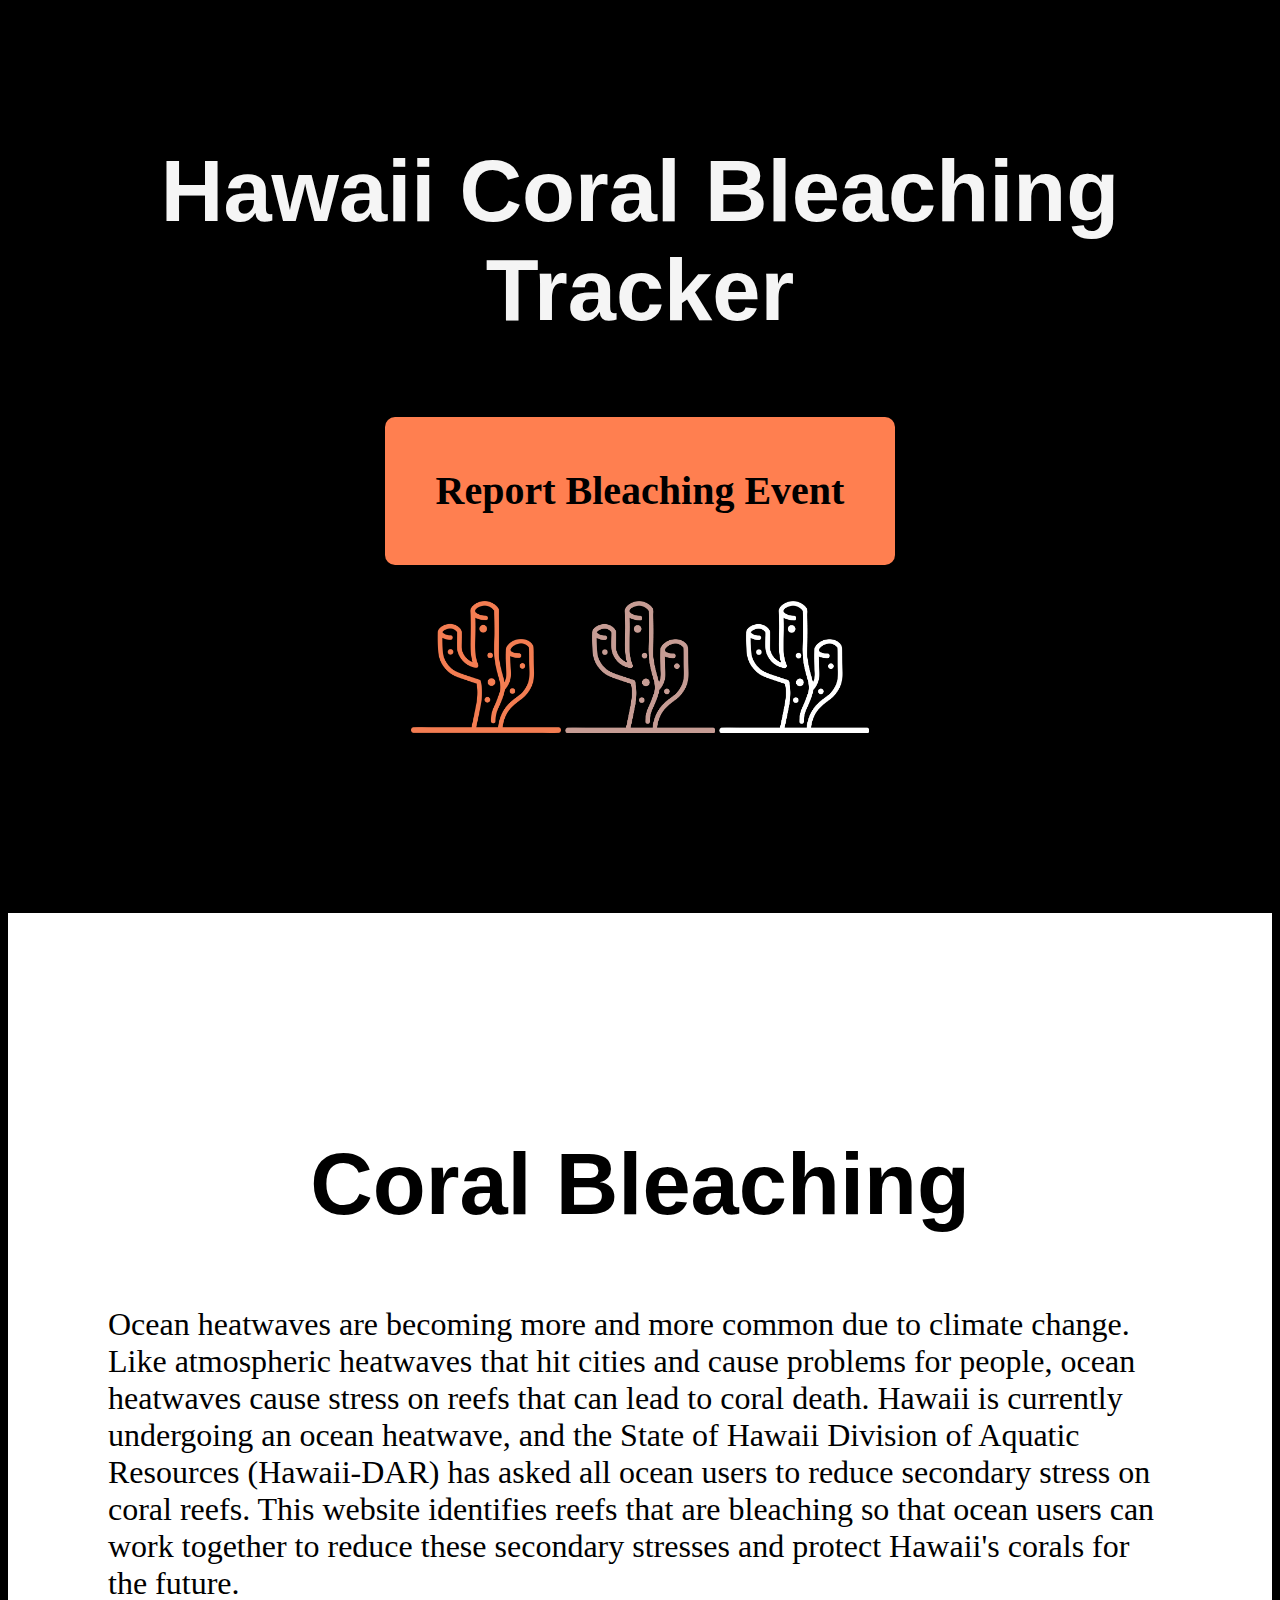
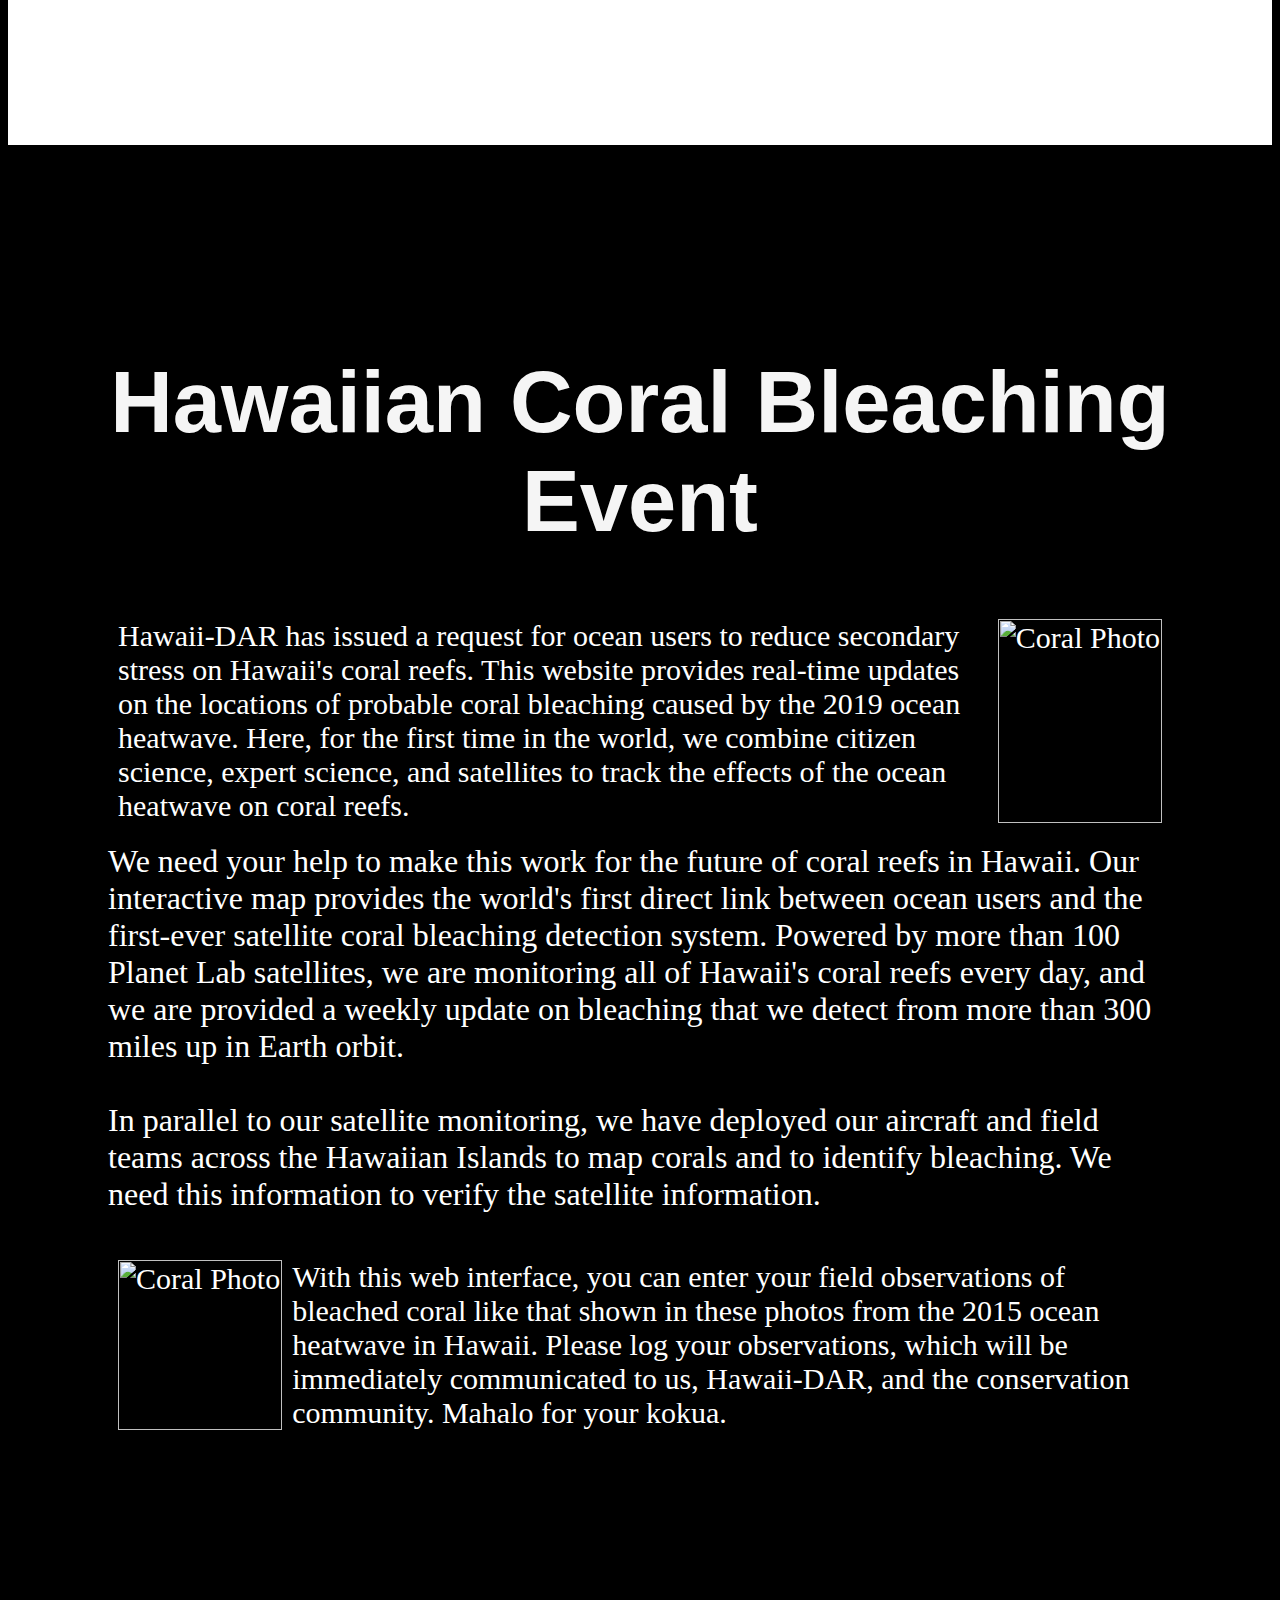
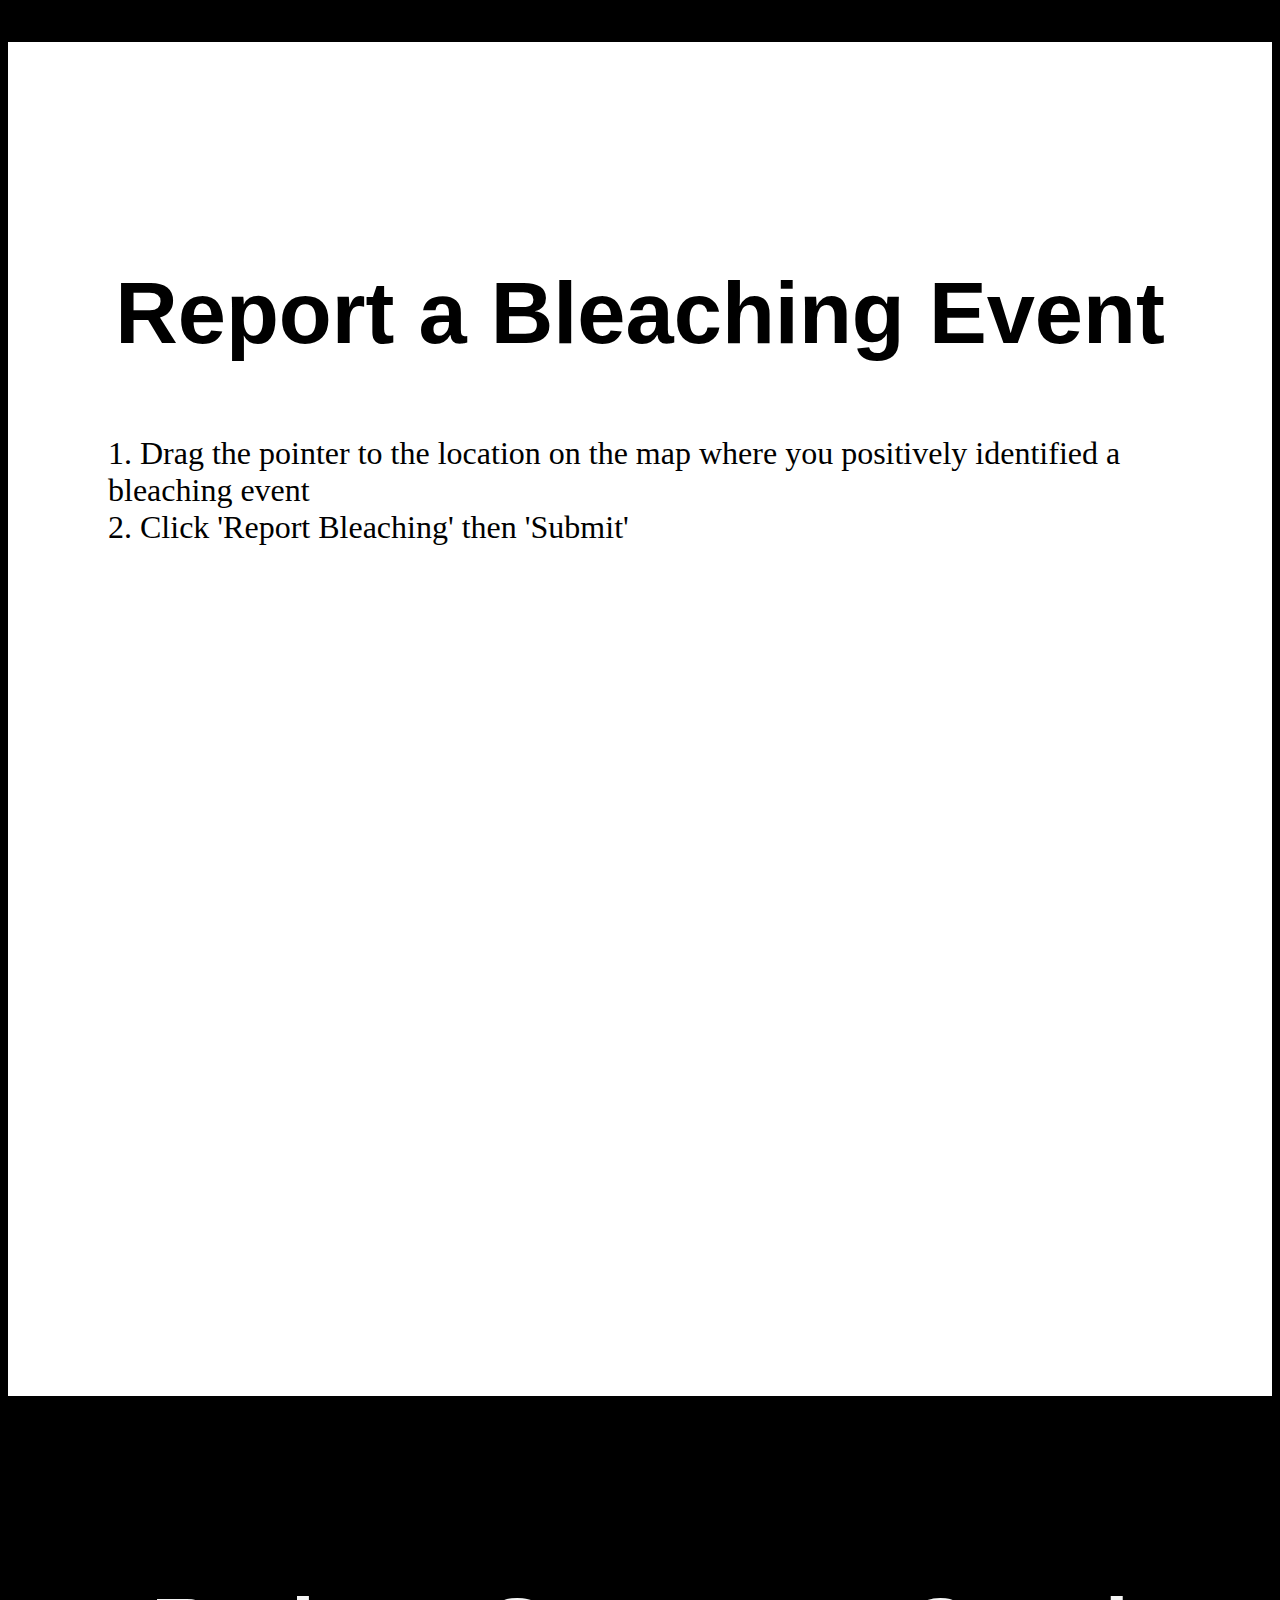
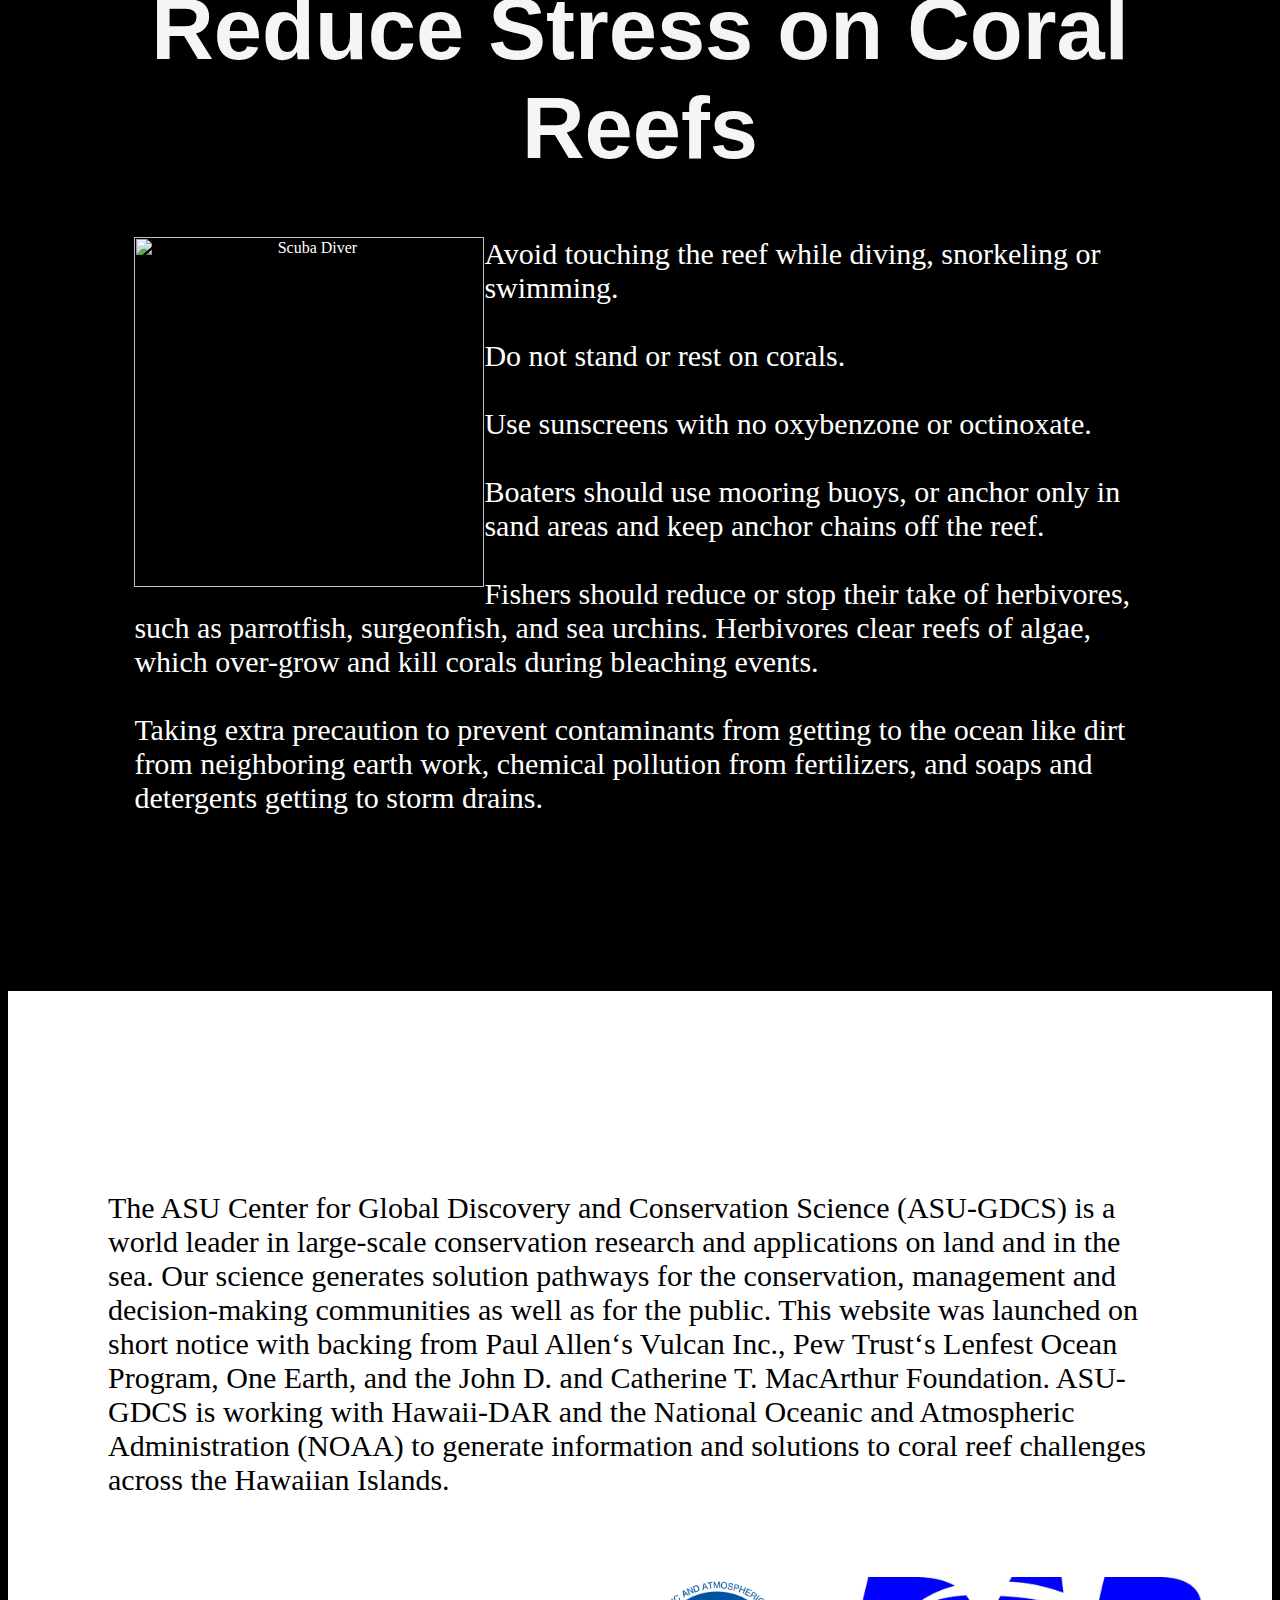
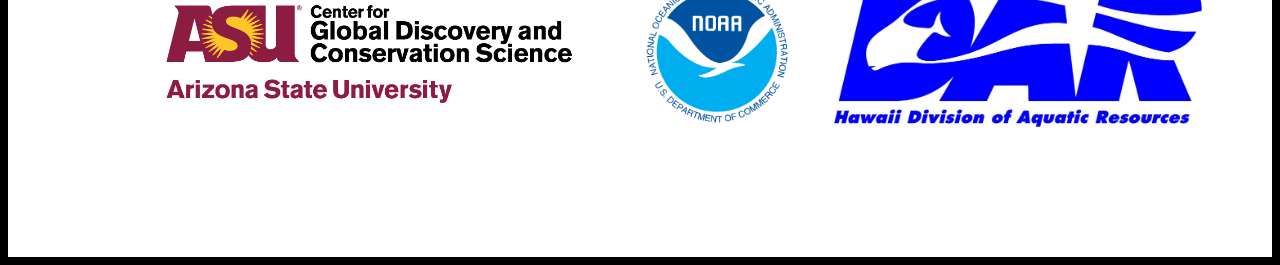
==== index.html @ 21cde4ee "nosatelite data temporary flags" ====
<html>
<head>
    <meta name="viewport" content="width=device-width, initial-scale=1, maximum-scale=1, user-scalable=0" />


<style>
.App {
  text-align: center;
}

#home {
  background: linear-gradient(to right, rgba(0,0,0,.8), rgba(0, 0, 0, 0.6)), url("./images/divephoto_papabay_2018.jpg");
  height:auto;
  background-position: absolute;
  max-width: 100%;
  background-size: cover;
  background-repeat: no-repeat;
  background-attachment: fixed;
  margin:0;
  text-align:center;
  align-content: center;
  padding:10%;
  overflow:hidden;
  text-align:center;
}

.title {
    position:relative;
    bottom:50;
}

h1 {
  text-align: center;
  font-family: 'Amatic SC', sans-serif;
  font-size: 65pt;
  color: whitesmoke;
}


h2 {
  text-align: center;
  font-family: 'Amatic SC', sans-serif;
  font-size: 65pt;
  color: black;
}

h3 {
  font-family:'Cambria';
  font-size:40px;
}
h4 {
  font-family:'Cambria';
  font-size:32px;
  text-align: left;
  font-weight:normal; 
}
h5 {
  font-family:'Cambria';
  font-size:30px;
  text-align: left;
  font-weight:normal; 
}

.report-button{
  border-radius: 10px;
  font-size: 40px;
  background-color: #FF7F50;
  color: black;
  align-self: center;
  display: inline-block;
  padding: 5%;
  text-align:center;


}

.report-button:hover {
  background-color:white;
}



.coral-img {
  width: 150px;
}

.dive-img {
  width: 350px;
  float:left;
}

.coral-photo {
  width: 100%;

}

.white-background-div {
  padding:100px;
  padding-top:150px;
  background-color:white;
  color: solid black;
  overflow:hidden;
  max-width: 100%;
  background-size: cover;
  background-repeat: no-repeat;
  background-attachment: fixed;
}

.black-background-div {
  padding:100px;
  padding-top:150px;
  background-color:black;
  color: white;
  overflow:hidden;
  max-width: 100%;
  background-size: cover;
  background-repeat: no-repeat;
  background-attachment: fixed;
}


.action-div {
  background: linear-gradient(to right, rgba(0,0,0,.8), rgba(0, 0, 0, 0.6)), url("./images/DSC_2033.jpg");
  height:auto;
  background-position: absolute;
  max-width: 100%;
  background-size: cover;
  background-repeat: no-repeat;
  background-attachment: fixed;
  margin:0;
  text-align:center;
  align-content: center;
  padding:10%;
  overflow:hidden;
  color:white;
}

.center_map {
    margin: auto;
    width: 80%;
    height: 80%;
    z-index: 10;
    position: static;
}
.form {
    display: none; 
    text-align: center;
    color: black; 
    font-size: 24px;
    font-family: 'Segoe UI';
}

.latlong {
    font-size:24px;
    font-family:'Segoe UI';
}

.submit-button {
    border-radius: 10px;
  font-size: 30px;
  background-color: #FF7F50;
  color: black;
  align-self: center;
  display: inline-block;
  padding: 2%;
  text-align:center;
  border-color:black;
}


.submit-button:hover {
  background-color:white;
  border-color:black;
}

.grid-container {
  display: grid;
  grid-gap: 2px 10px;
  grid-template-columns: auto auto;
  padding: 10px;
}

.grid-item {
    padding-bottom:10px;
  font-size: 30px;
  text-align: left;
}

.grid-container-logo {
  display: grid;
  grid-gap: 2px;
  grid-template-columns: auto auto auto;
  padding: 10px;
}

.grid-item-logo {
  padding: 20px;
  font-size: 30px;
  text-align: center;
}

</style>






<script type='text/javascript' src="https://maps.googleapis.com/maps/api/js?key=AIzaSyB6TTiAGXhdT8NdHKluduXz8aYvg-mGkXU&libraries=visualization"></script>
<script type='text/javascript' src='scripts/map_form.js'></script>
</head>







<body class="page page-id-2656 page-template-default  not-admin wpb-js-composer js-comp-ver-4.3.5 vc_responsive" 
data-header-inherit-rc="false" data-header-search="true" data-animated-anchors="false" data-ajax-transitions="false" 
data-full-width-header="false" data-slide-out-widget-area="false" data-loading-animation="none" 
data-bg-header="false" data-ext-responsive="true" data-header-resize="0" data-header-color="light"  
data-smooth-scrolling="1" data-responsive="1" bgcolor=#000000 onload="initialize_coral_map()">


<!--- ######################### Home Page ######################### --->
<div id= 'home'>
    <div class = 'title'>
        <h1>
            Hawaii Coral Bleaching Tracker
        </h1>
        
        <br />
        <a href = '#report-bleaching'>
        <div class = 'report-button'>
            <b>Report Bleaching Event</b>
        </div>
      </a>
      <br /> <br /><br />
        <img src='./images/coral.png' alt="Coral"  class = 'coral-img'/>
        <img src='./images/coral3.png' alt="Coral"  class = 'coral-img'/>
        <img src='./images/coral2.png' alt="Coral"  class = 'coral-img'/>
    </div>
</div>

<!--- ######################### Background ######################### --->
<div class="white-background-div">
    <h2>Coral Bleaching</h2>
    <h4>
        Ocean heatwaves are becoming more and more common due to climate change.  Like atmospheric heatwaves that hit cities and cause problems for people, ocean heatwaves cause stress on reefs that can lead to coral death.  Hawaii is currently undergoing an ocean heatwave, and the State of Hawaii Division of Aquatic Resources (Hawaii-DAR) has asked all ocean users to reduce secondary stress on coral reefs. This website identifies reefs that are bleaching so that ocean users can work together to reduce these secondary stresses and protect Hawaii's corals for the future.
    </h4>
</div>
<div class="black-background-div">
<h1>Hawaiian Coral Bleaching Event</h1>

<h4>
<div class="grid-container">
  <div class="grid-item">Hawaii-DAR has issued a request for ocean users to reduce secondary stress on Hawaii's coral reefs.  This website provides real-time updates on the locations of probable coral bleaching caused by the 2019 ocean heatwave. Here, for the first time in the world, we combine citizen science, expert science, and satellites to track the effects of the ocean heatwave on coral reefs.
    </div>
  <div class="grid-item"><img src='./images/DSC_1967.jpg' alt="Coral Photo"  class = 'coral-photo'/></div>
</div>
  We need your help to make this work for the future of coral reefs in Hawaii. Our interactive map provides the world's first direct link between ocean users and the first-ever satellite coral bleaching detection system. Powered by more than 100 Planet Lab satellites, we are monitoring all of Hawaii's coral reefs every day, and we are provided a weekly update on bleaching that we detect from more than 300 miles up in Earth orbit.
    

<br /><br />
In parallel to our satellite monitoring, we have deployed our aircraft and field teams across the Hawaiian Islands to map corals and to identify bleaching. We need this information to verify the satellite information. 
<br /><br />
<div class="grid-container">
        
        <div class="grid-item"><img src='./images/DSC_2217.jpg' alt="Coral Photo"  class = 'coral-photo'/></div> 
        <div class="grid-item">With this web interface, you can enter your field observations of bleached coral like that shown in these photos from the 2015 ocean heatwave in Hawaii. Please log your observations, which will be immediately communicated to us, Hawaii-DAR, and the conservation community. Mahalo for your kokua.
            </div>
</div>     
      
    </h4>
</div>
</div>
<div> <p>&nbsp;</p> <div>





<!--- ######################### Report ######################### --->
<div class="white-background-div" id = 'report-bleaching'>
   <h2>Report a Bleaching Event</h2>

   <h4>  
    1. Drag the pointer to the location on the map where you positively identified a bleaching event  
    <br />
    2. Click 'Report Bleaching' then 'Submit'
    </h4>

<div id="map_canvas" class="center_map"></div>


<div id="formDiv" class="form">
  <br />
  <form>
    &nbsp; &nbsp;&nbsp; &nbsp;&nbsp; &nbsp;&nbsp; &nbsp;&nbsp; &nbsp;&nbsp; &nbsp;Latitude (dd): <input type="text" id="latitude" class = 'latlong'>&nbsp; &nbsp; Longitude (dd): <input type="text" id="longitude"class = 'latlong'> </br>
    Date (MM/DD/YYYY): <input type="text" id="submit_date" class = 'latlong'>&nbsp; &nbsp; Reef Expert ID: <input type="text" id="reef_expert"class = 'latlong'>
  </form>
  <button type="button" id="submission_button" class = 'submit-button'>Submit Bleaching Event</button>

</div>


<div id="post_submission_text" style="display: none;">
<h4><span style="color: #ff0000;">Thank you for helping to identify a new bleaching event!</span></h4>
</div>
</div>

<!--- ######################### Action ######################### --->

<div class = 'action-div'>
        <h1>Reduce Stress on Coral Reefs</h1>
        <img src='./images/scubaDiver2.png' alt="Scuba Diver"  class = 'dive-img'/>
        <h5>       
	Avoid touching the reef while diving, snorkeling or swimming.
	<br /><br />
        Do not stand or rest on corals. 
	<br /><br />
	Use sunscreens with no oxybenzone or octinoxate.
	<br /><br />
	Boaters should use mooring buoys, or anchor only in sand areas and keep anchor chains off the reef.
	<br /><br />
	Fishers should reduce or stop their take of herbivores, such as parrotfish, surgeonfish, and sea urchins. Herbivores clear reefs of algae, which over-grow and kill corals during bleaching events.
	<br /><br />
	Taking extra precaution to prevent contaminants from getting to the ocean like dirt from neighboring earth work, chemical pollution from fertilizers, and soaps and detergents getting to storm drains.
        </h5>
</div>
<!--- ######################### Footer --->

<div class="white-background-div">
<h5>The ASU Center for Global Discovery and Conservation Science (ASU-GDCS) is a world leader in large-scale conservation research and applications on land and in the sea. Our science generates solution pathways for the conservation, management and decision-making communities as well as for the public. This website was launched on short notice with backing from Paul Allenʻs Vulcan Inc., Pew Trustʻs Lenfest Ocean Program, One Earth, and the John D. and Catherine T. MacArthur Foundation. ASU-GDCS is working with Hawaii-DAR and the National Oceanic and Atmospheric Administration (NOAA) to generate information and solutions to coral reef challenges across the Hawaiian Islands.</h5>
    <div class="grid-container-logo">
                <div class="grid-item-logo">
                    <img style="height: 150px; background-color: white;" src="images/GDCS logo.png" />
                </div>
                <div class="grid-item-logo">
                    <img style="height: 150px; background-color: white;" src="images/NOAA_SquareWhiteBackground.png" />
                </div>
                <div class="grid-item-logo">
                        <img style="height: 150px; background-color: white;" src="images/DAR logo.jpg" />
                </div>  
</div>
</div>



<script src="//ajax.googleapis.com/ajax/libs/jquery/1.9.1/jquery.min.js"></script>
<script>window.jQuery || document.write('<script src="{{url_for('static', filename='jquery-3.2.1.js') }}">\x3C/script>')</script>




</body>
</html>
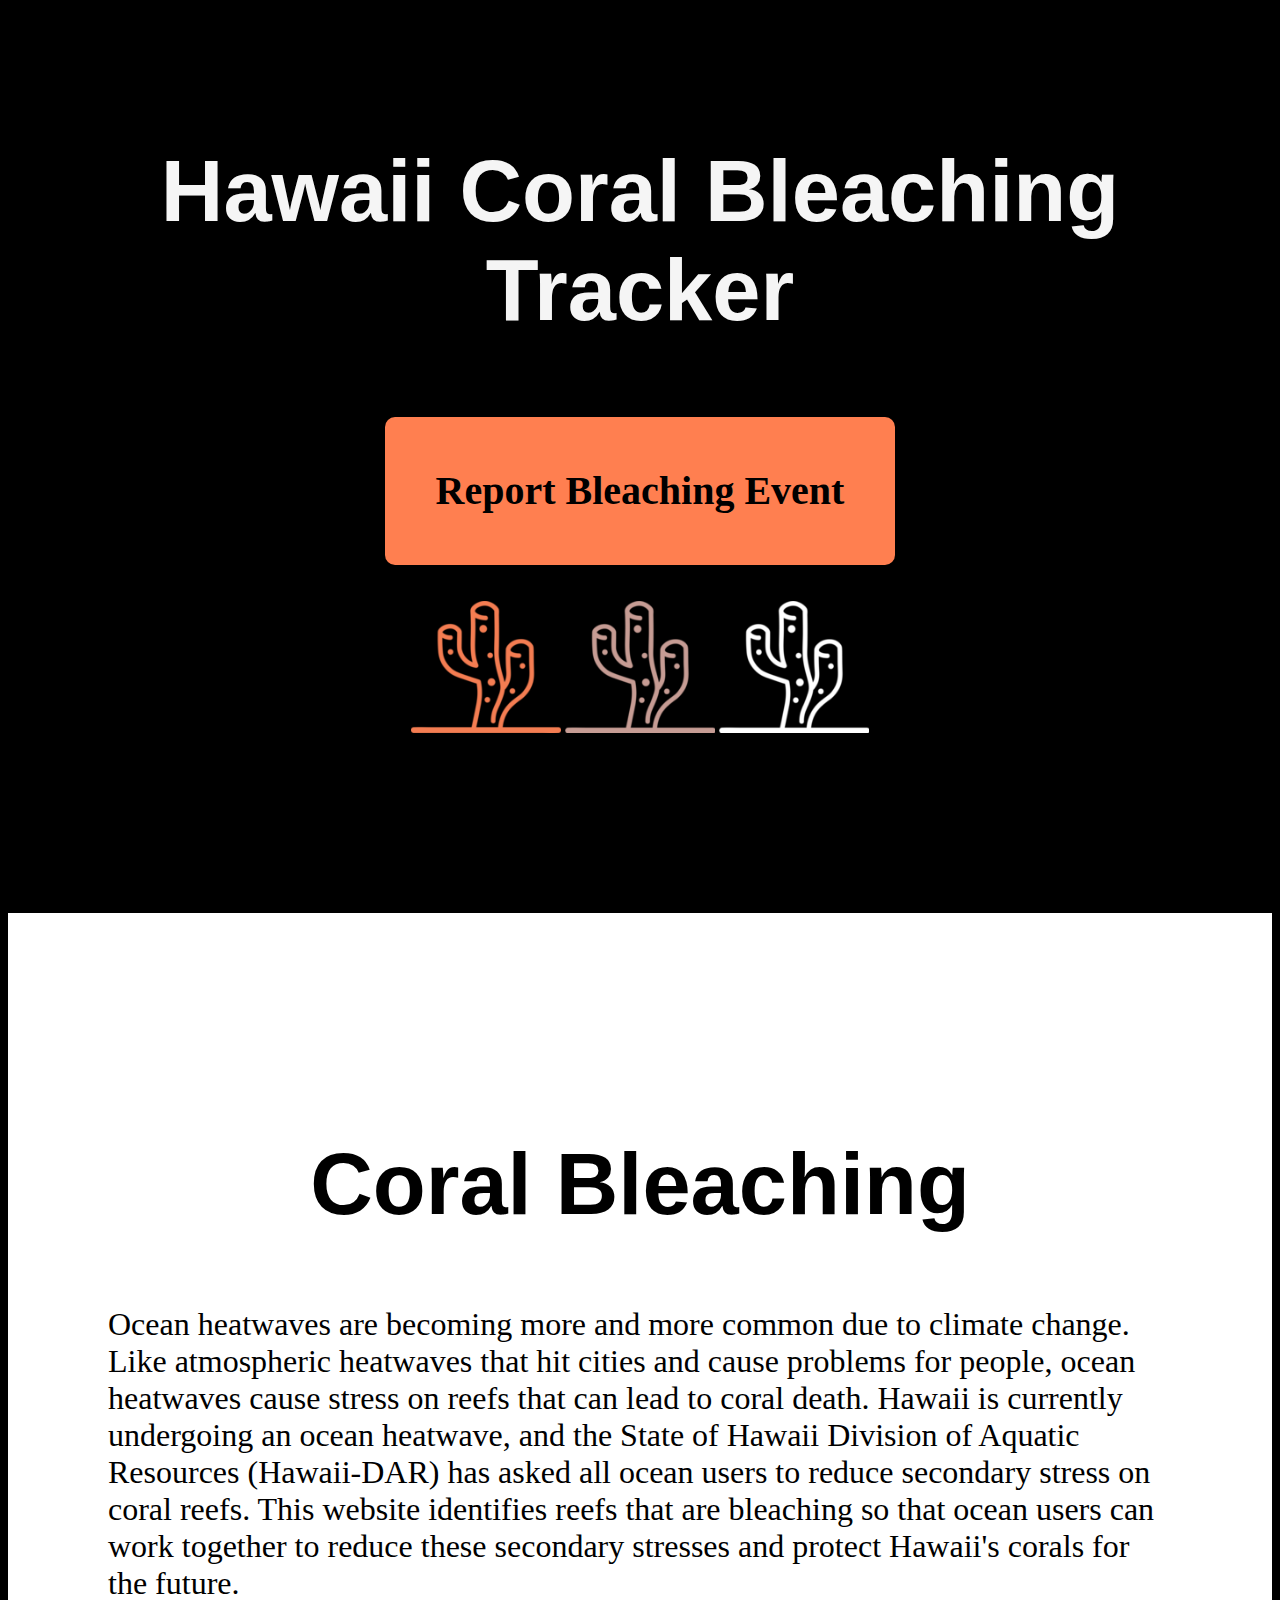
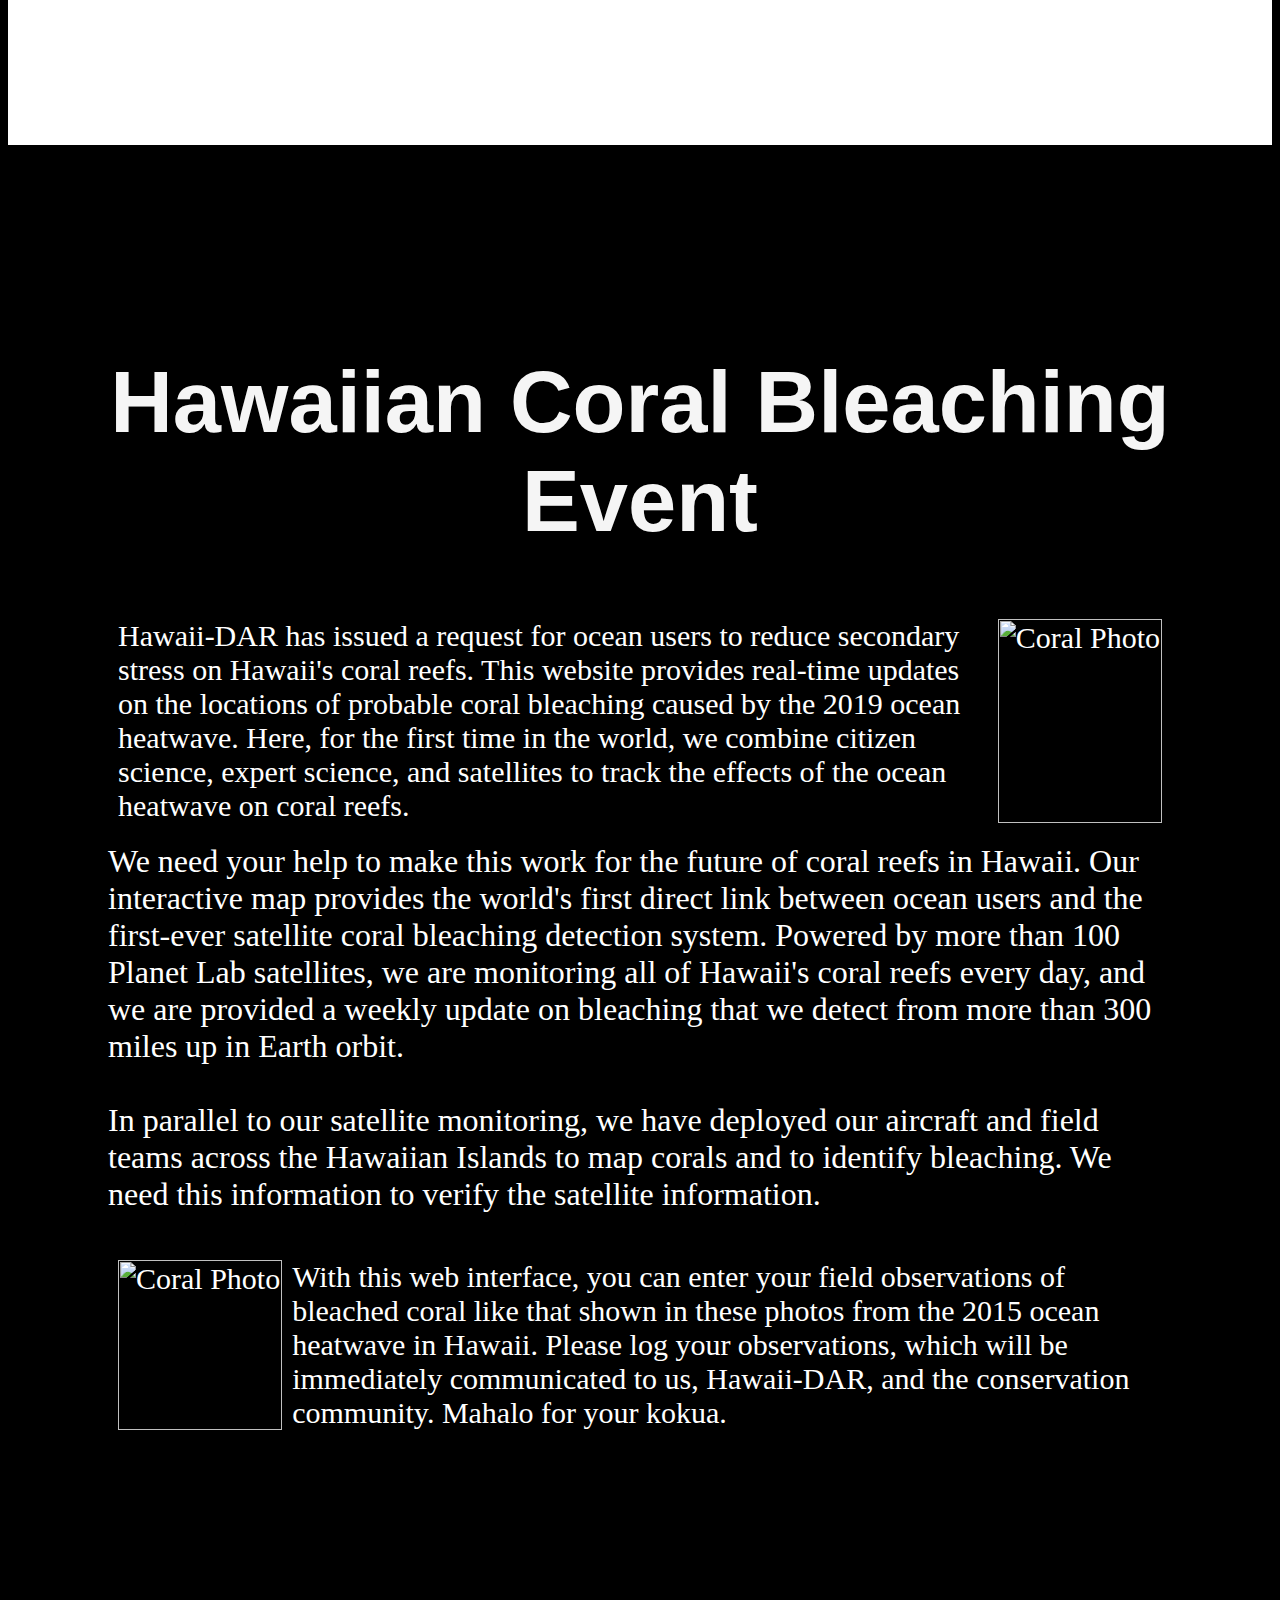
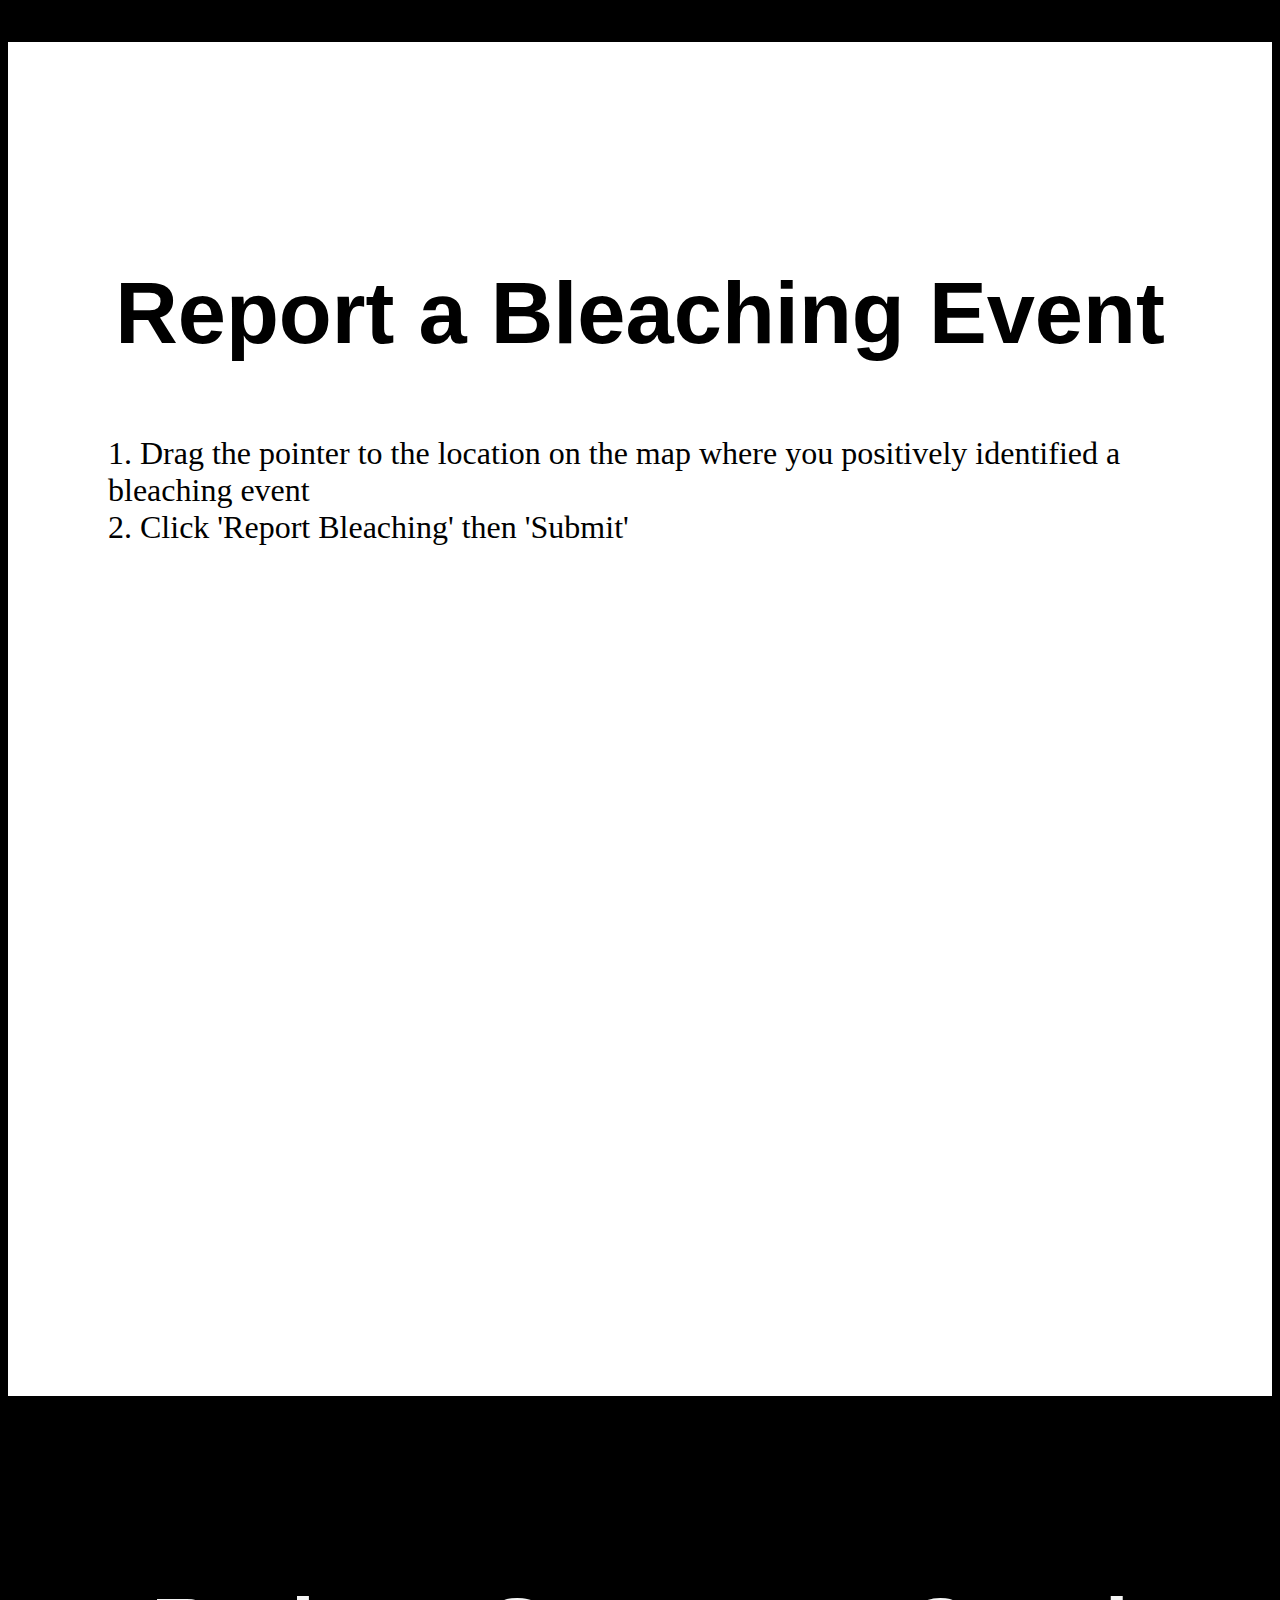
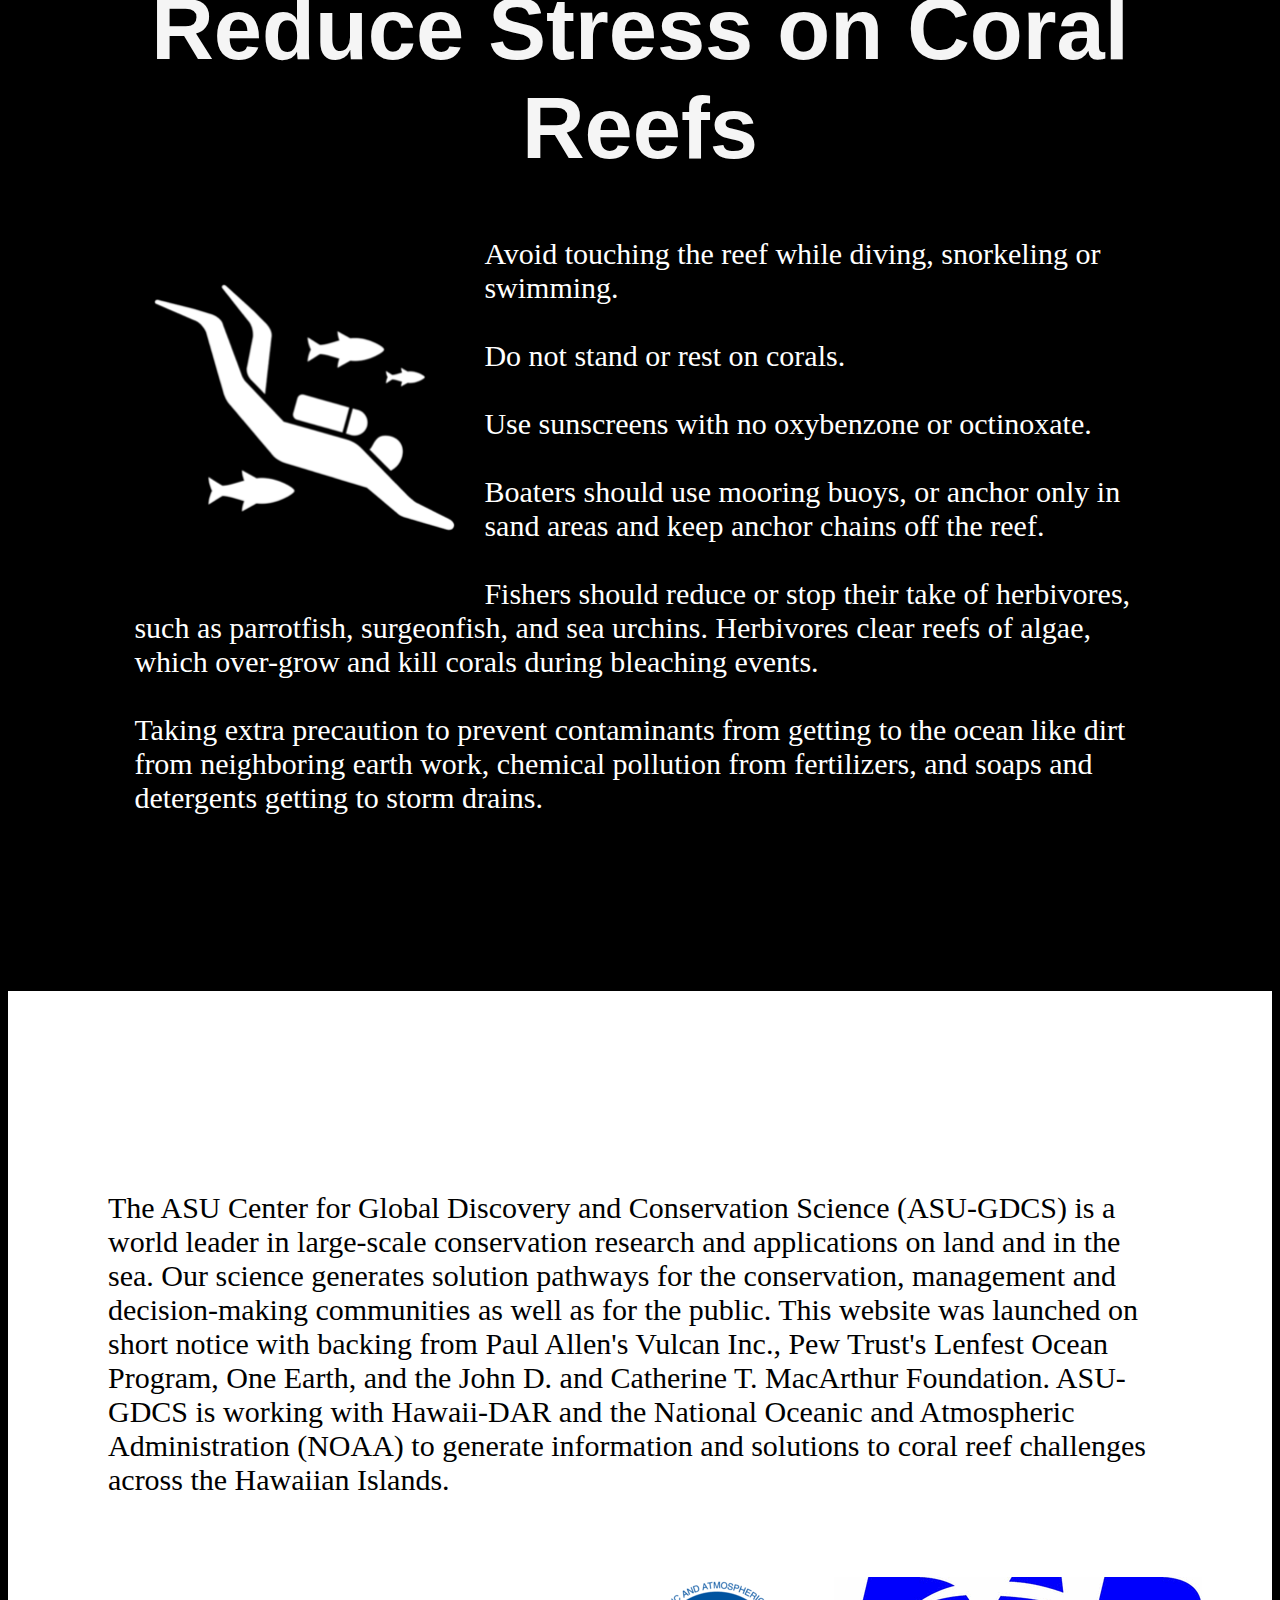
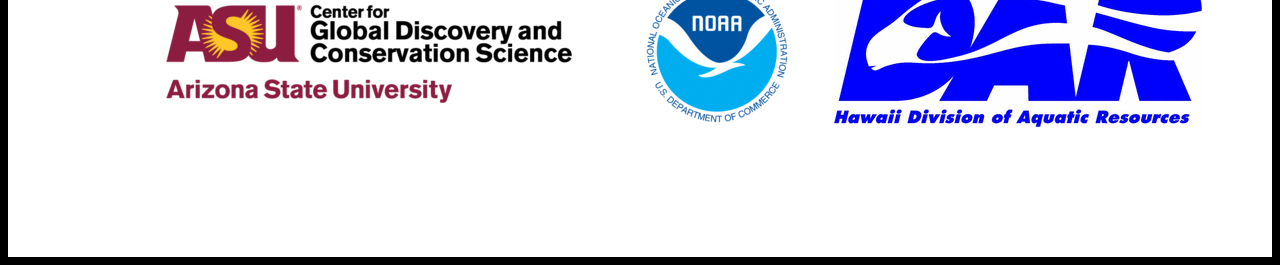
==== commit 7c95b9dc: "Merge remote-tracking branch 'origin/master'" ====
--- a/index.html
+++ b/index.html
@@ -339,16 +339,16 @@
 <!--- ######################### Footer --->
 
 <div class="white-background-div">
-<h5>The ASU Center for Global Discovery and Conservation Science (ASU-GDCS) is a world leader in large-scale conservation research and applications on land and in the sea. Our science generates solution pathways for the conservation, management and decision-making communities as well as for the public. This website was launched on short notice with backing from Paul Allenʻs Vulcan Inc., Pew Trustʻs Lenfest Ocean Program, One Earth, and the John D. and Catherine T. MacArthur Foundation. ASU-GDCS is working with Hawaii-DAR and the National Oceanic and Atmospheric Administration (NOAA) to generate information and solutions to coral reef challenges across the Hawaiian Islands.</h5>
+<h5>The ASU Center for Global Discovery and Conservation Science (ASU-GDCS) is a world leader in large-scale conservation research and applications on land and in the sea. Our science generates solution pathways for the conservation, management and decision-making communities as well as for the public. This website was launched on short notice with backing from Paul Allen's Vulcan Inc., Pew Trust's Lenfest Ocean Program, One Earth, and the John D. and Catherine T. MacArthur Foundation. ASU-GDCS is working with Hawaii-DAR and the National Oceanic and Atmospheric Administration (NOAA) to generate information and solutions to coral reef challenges across the Hawaiian Islands.</h5>
     <div class="grid-container-logo">
                 <div class="grid-item-logo">
                     <img style="height: 150px; background-color: white;" src="images/GDCS logo.png" />
                 </div>
                 <div class="grid-item-logo">
-                    <img style="height: 150px; background-color: white;" src="images/NOAA_SquareWhiteBackground.png" />
+                    <img style="height: 150px; background-color: white;" src="images/NOAA_SquareWhiteBackground.gif" />
                 </div>
                 <div class="grid-item-logo">
-                        <img style="height: 150px; background-color: white;" src="images/DAR logo.jpg" />
+                        <img style="height: 150px; background-color: white;" src="images/DAR logo.gif" />
                 </div>  
 </div>
 </div>
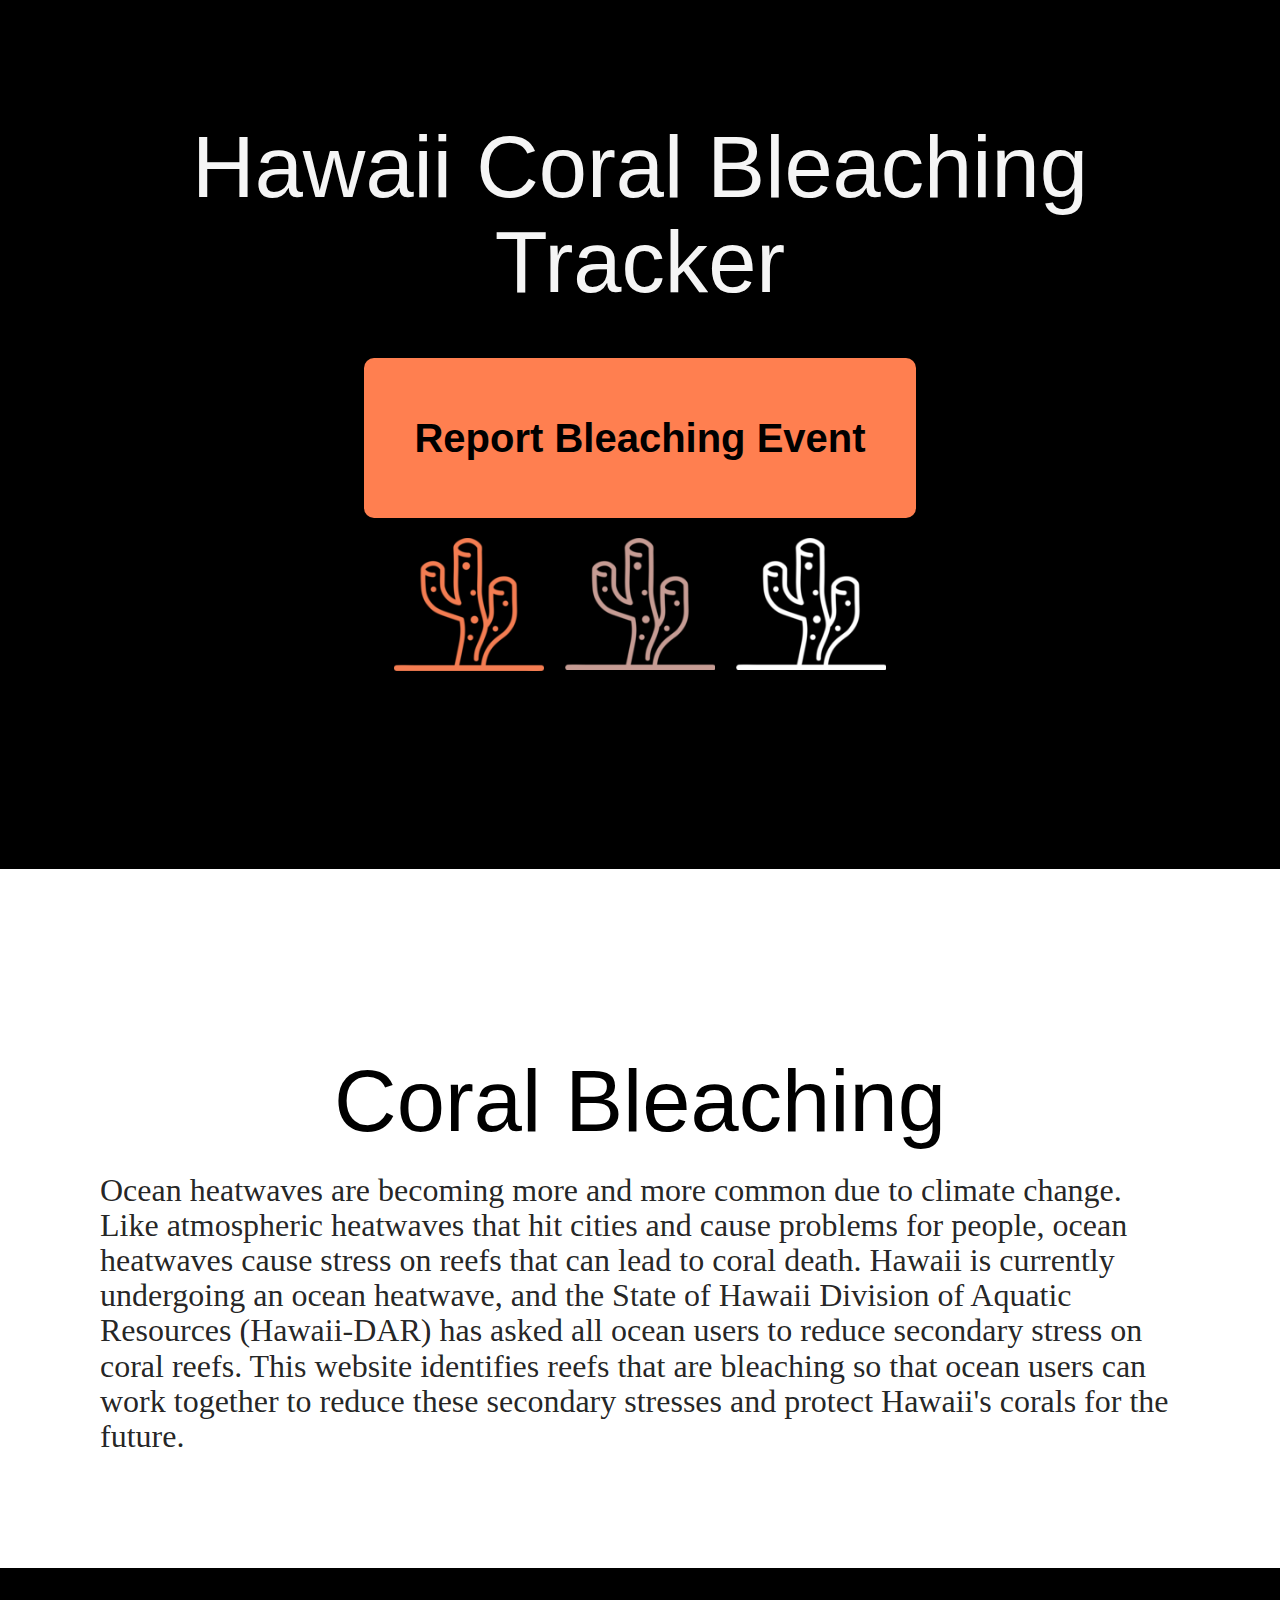
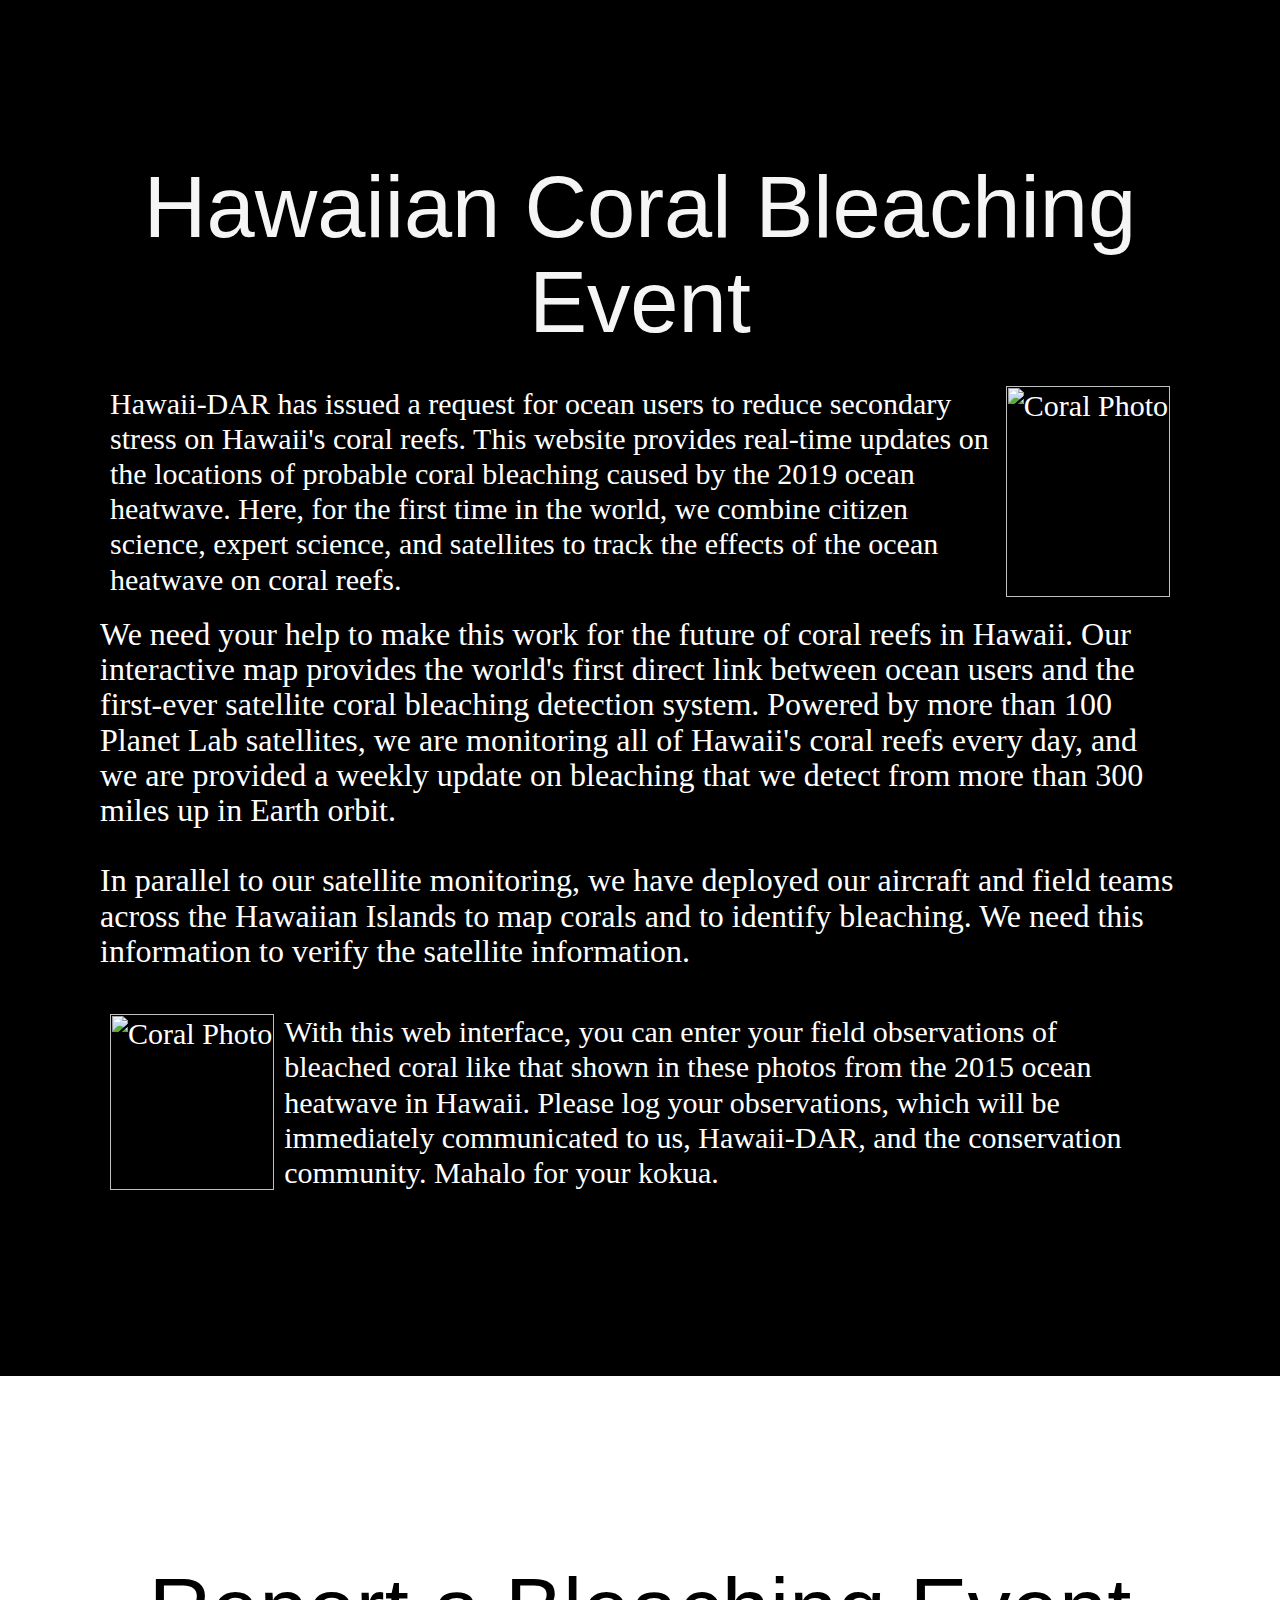
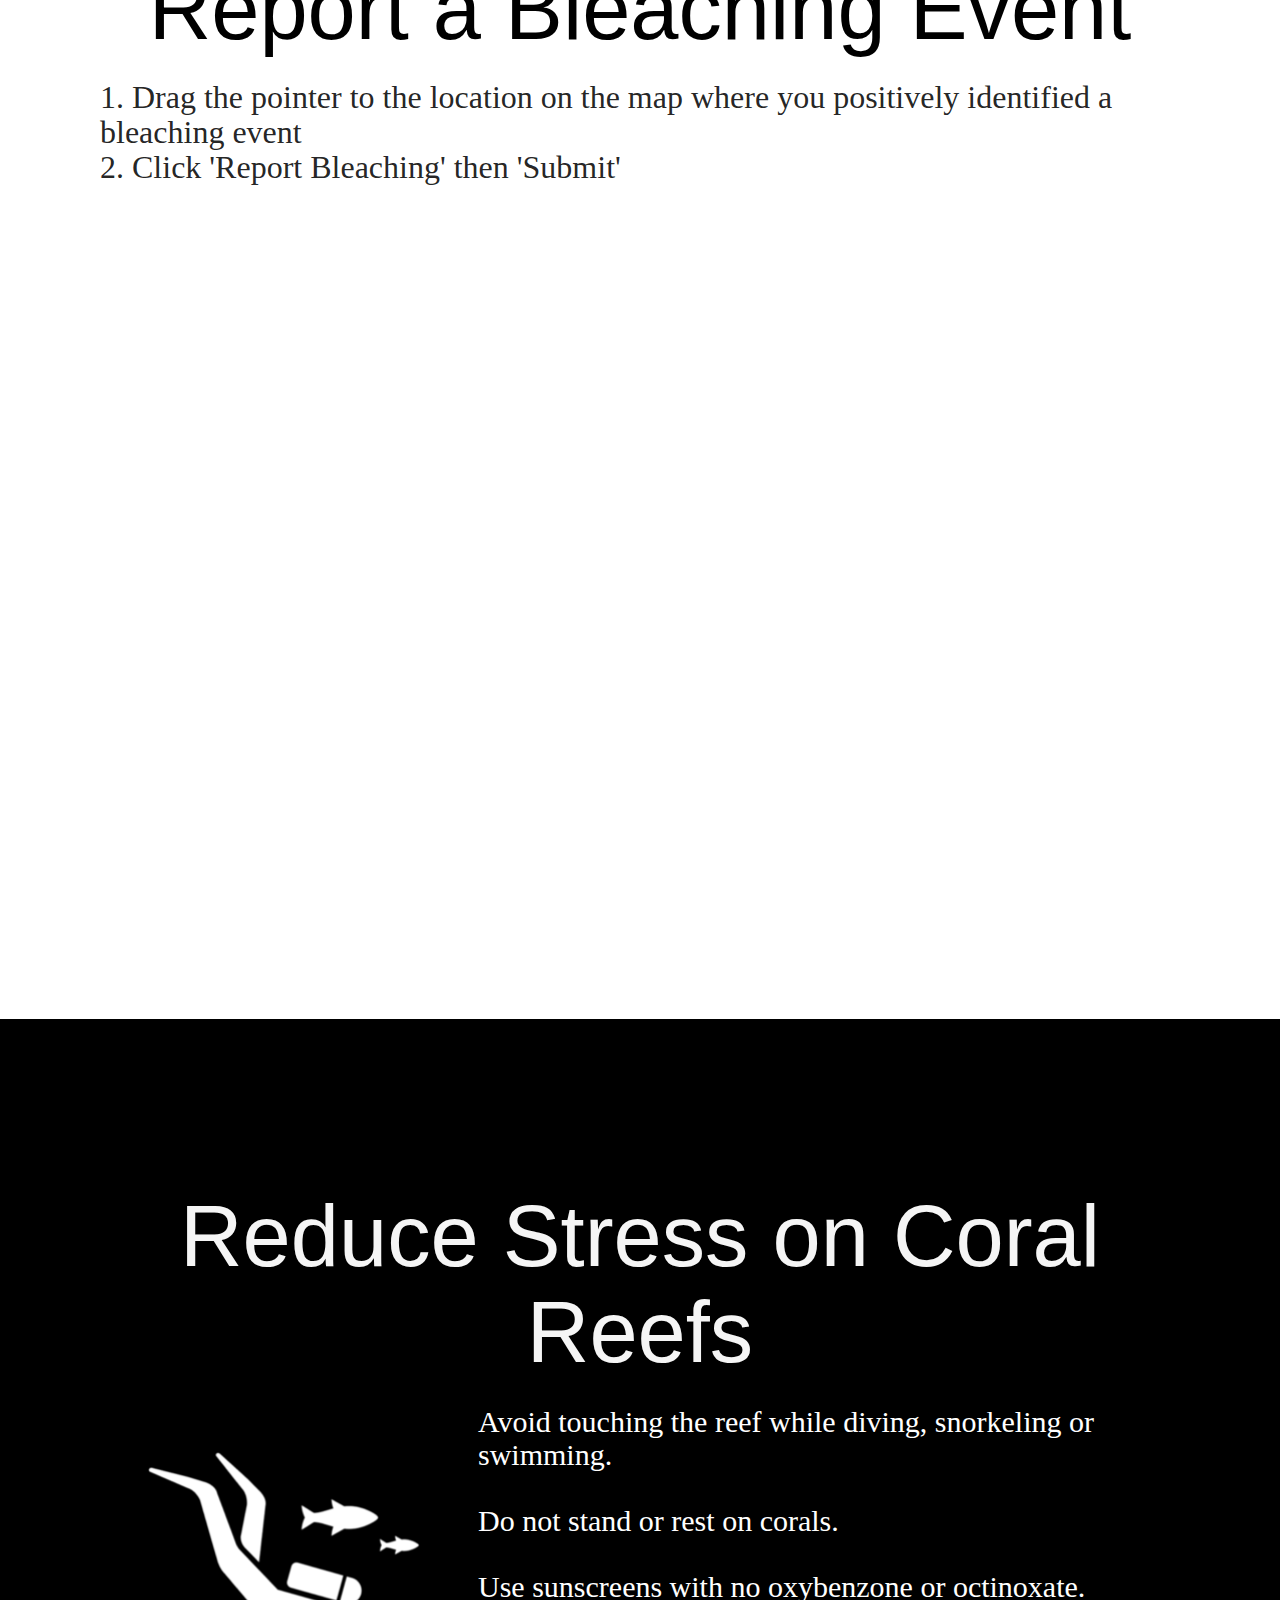
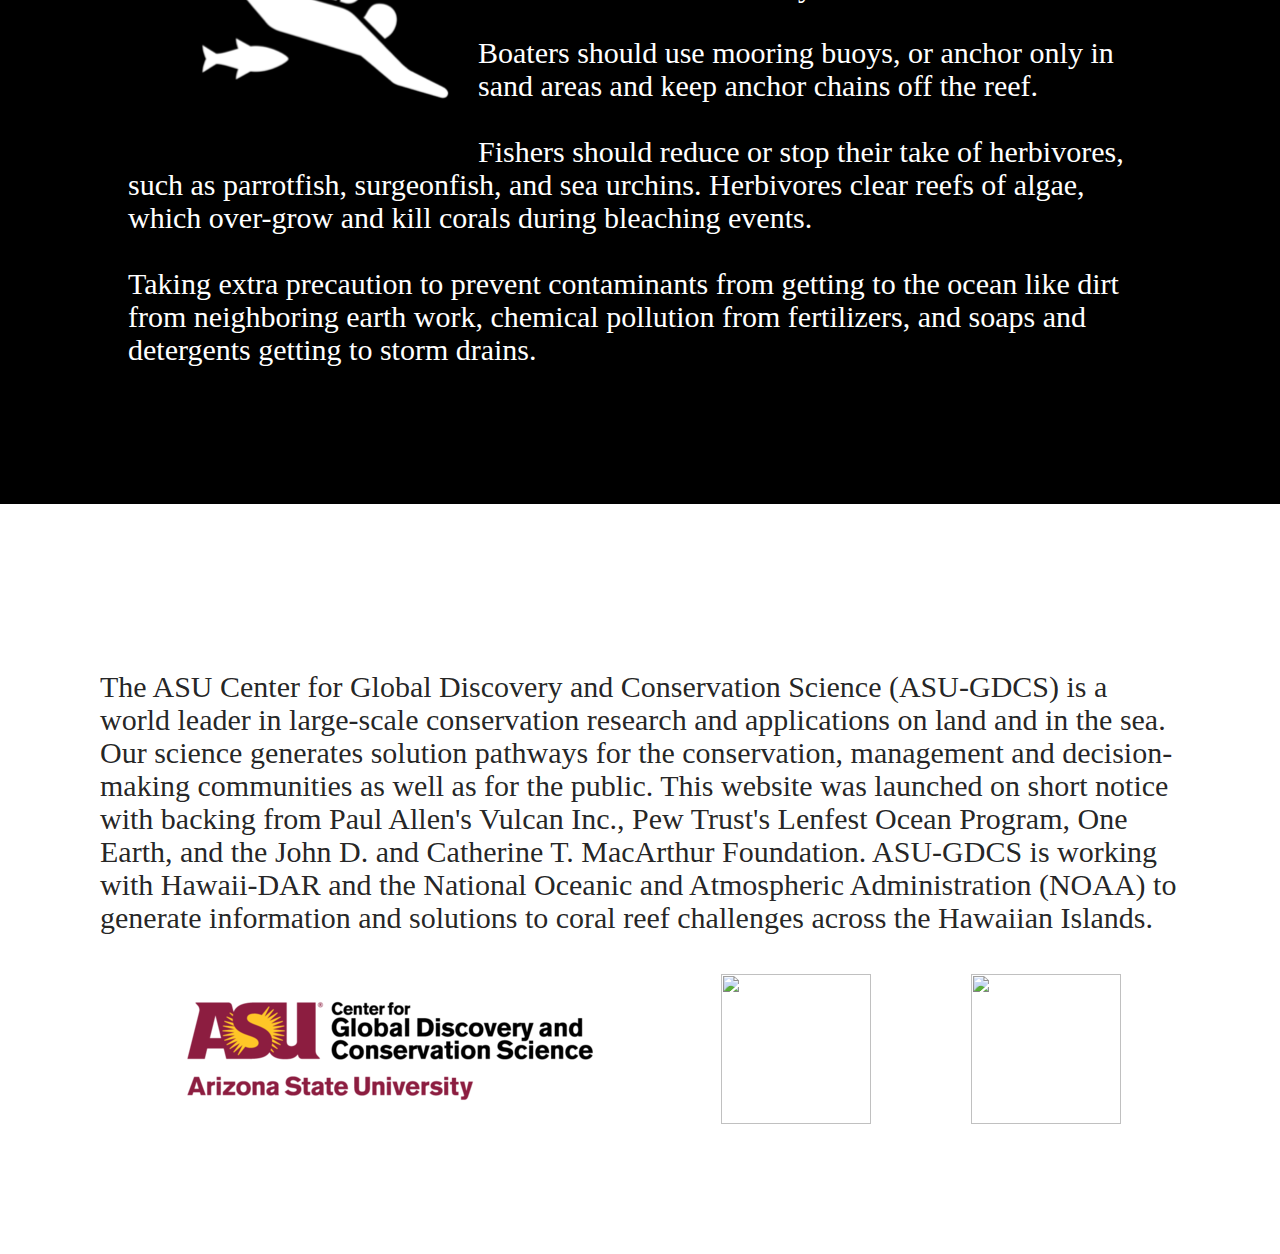
==== commit 5ac5b526: "materialize" ====
--- a/index.html
+++ b/index.html
@@ -10,211 +10,16 @@
     <meta name="viewport" content="width=device-width, initial-scale=1, maximum-scale=1, user-scalable=0" />
 
 
-<style>
-.App {
-  text-align: center;
-}
-
-#home {
-  background: linear-gradient(to right, rgba(0,0,0,.8), rgba(0, 0, 0, 0.6)), url("./images/divephoto_papabay_2018.jpg");
-  height:auto;
-  background-position: absolute;
-  max-width: 100%;
-  background-size: cover;
-  background-repeat: no-repeat;
-  background-attachment: fixed;
-  margin:0;
-  text-align:center;
-  align-content: center;
-  padding:10%;
-  overflow:hidden;
-  text-align:center;
-}
-
-.title {
-    position:relative;
-    bottom:50;
-}
-
-h1 {
-  text-align: center;
-  font-family: 'Amatic SC', sans-serif;
-  font-size: 65pt;
-  color: whitesmoke;
-}
-
-
-h2 {
-  text-align: center;
-  font-family: 'Amatic SC', sans-serif;
-  font-size: 65pt;
-  color: black;
-}
-
-h3 {
-  font-family:'Cambria';
-  font-size:40px;
-}
-h4 {
-  font-family:'Cambria';
-  font-size:32px;
-  text-align: left;
-  font-weight:normal; 
-}
-h5 {
-  font-family:'Cambria';
-  font-size:30px;
-  text-align: left;
-  font-weight:normal; 
-}
-
-.report-button{
-  border-radius: 10px;
-  font-size: 40px;
-  background-color: #FF7F50;
-  color: black;
-  align-self: center;
-  display: inline-block;
-  padding: 5%;
-  text-align:center;
-
-
-}
-
-.report-button:hover {
-  background-color:white;
-}
-
-
-
-.coral-img {
-  width: 150px;
-}
-
-.dive-img {
-  width: 350px;
-  float:left;
-}
-
-.coral-photo {
-  width: 100%;
-
-}
-
-.white-background-div {
-  padding:100px;
-  padding-top:150px;
-  background-color:white;
-  color: solid black;
-  overflow:hidden;
-  max-width: 100%;
-  background-size: cover;
-  background-repeat: no-repeat;
-  background-attachment: fixed;
-}
-
-.black-background-div {
-  padding:100px;
-  padding-top:150px;
-  background-color:black;
-  color: white;
-  overflow:hidden;
-  max-width: 100%;
-  background-size: cover;
-  background-repeat: no-repeat;
-  background-attachment: fixed;
-}
-
-
-.action-div {
-  background: linear-gradient(to right, rgba(0,0,0,.8), rgba(0, 0, 0, 0.6)), url("./images/DSC_2033.jpg");
-  height:auto;
-  background-position: absolute;
-  max-width: 100%;
-  background-size: cover;
-  background-repeat: no-repeat;
-  background-attachment: fixed;
-  margin:0;
-  text-align:center;
-  align-content: center;
-  padding:10%;
-  overflow:hidden;
-  color:white;
-}
-
-.center_map {
-    margin: auto;
-    width: 80%;
-    height: 80%;
-    z-index: 10;
-    position: static;
-}
-.form {
-    display: none; 
-    text-align: center;
-    color: black; 
-    font-size: 24px;
-    font-family: 'Segoe UI';
-}
-
-.latlong {
-    font-size:24px;
-    font-family:'Segoe UI';
-}
-
-.submit-button {
-    border-radius: 10px;
-  font-size: 30px;
-  background-color: #FF7F50;
-  color: black;
-  align-self: center;
-  display: inline-block;
-  padding: 2%;
-  text-align:center;
-  border-color:black;
-}
-
-
-.submit-button:hover {
-  background-color:white;
-  border-color:black;
-}
-
-.grid-container {
-  display: grid;
-  grid-gap: 2px 10px;
-  grid-template-columns: auto auto;
-  padding: 10px;
-}
-
-.grid-item {
-    padding-bottom:10px;
-  font-size: 30px;
-  text-align: left;
-}
-
-.grid-container-logo {
-  display: grid;
-  grid-gap: 2px;
-  grid-template-columns: auto auto auto;
-  padding: 10px;
-}
-
-.grid-item-logo {
-  padding: 20px;
-  font-size: 30px;
-  text-align: center;
-}
-
-</style>
 
 
 
 
-
+<link rel="stylesheet" href="https://cdnjs.cloudflare.com/ajax/libs/materialize/1.0.0/css/materialize.min.css">
 
 <script type='text/javascript' src="https://maps.googleapis.com/maps/api/js?key=AIzaSyB6TTiAGXhdT8NdHKluduXz8aYvg-mGkXU&libraries=visualization"></script>
 <script type='text/javascript' src='scripts/map_form.js'></script>
+
+<link rel = 'stylesheet' href = './index.css'>
 </head>
 
 
@@ -233,20 +38,35 @@
 <!--- ######################### Home Page ######################### --->
 <div id= 'home'>
     <div class = 'title'>
-        <h1>
-            Hawaii Coral Bleaching Tracker
-        </h1>
+        <div class="row">
+                <div class="col s12">
+                        <h1>
+                            Hawaii Coral Bleaching Tracker
+                        </h1>
+                </div>
+                <div class="col s12">
+                        <br />
+                        <a href = '#report-bleaching'>
+                        <div class = 'report-button'>
+                            <b>Report Bleaching Event</b>
+                        </div>
+                      </a>
+                </div>
+        </div>
+        <div class="row" >
+                <div class="col s12 m4 l4 push-l2">
+                        <img src='./images/coral.png' alt="Coral"  class = 'coral-img'/>
+                </div>
+                <div class="col s12 m4 l4">
+                        <img src='./images/coral3.png' alt="Coral"  class = 'coral-img' id = coral-img-23/>
+                </div>
+                <div class="col s12 m4 l4 pull-l2">
+                        <img src='./images/coral2.png' alt="Coral"  class = 'coral-img'/>
+                </div>
+            </div>
+            </div>
+        </div>
         
-        <br />
-        <a href = '#report-bleaching'>
-        <div class = 'report-button'>
-            <b>Report Bleaching Event</b>
-        </div>
-      </a>
-      <br /> <br /><br />
-        <img src='./images/coral.png' alt="Coral"  class = 'coral-img'/>
-        <img src='./images/coral3.png' alt="Coral"  class = 'coral-img'/>
-        <img src='./images/coral2.png' alt="Coral"  class = 'coral-img'/>
     </div>
 </div>
 
@@ -345,10 +165,10 @@
                     <img style="height: 150px; background-color: white;" src="images/GDCS logo.png" />
                 </div>
                 <div class="grid-item-logo">
-                    <img style="height: 150px; background-color: white;" src="images/NOAA_SquareWhiteBackground.gif" />
+                    <img style="height: 150px; background-color: white;" src="images/NOAA_SquareWhiteBackground.png" />
                 </div>
                 <div class="grid-item-logo">
-                        <img style="height: 150px; background-color: white;" src="images/DAR logo.gif" />
+                        <img style="height: 150px; background-color: white;" src="images/DAR logo.jpg" />
                 </div>  
 </div>
 </div>
--- a/index.css
+++ b/index.css
@@ -0,0 +1,200 @@
+.App {
+    text-align: center;
+  }
+  
+  #home {
+    background: linear-gradient(to right, rgba(0,0,0,.8), rgba(0, 0, 0, 0.6)), url("./images/divephoto_papabay_2018.jpg");
+    height:auto;
+    background-position: absolute;
+    max-width: 100%;
+    background-size: cover;
+    background-repeat: no-repeat;
+    background-attachment: fixed;
+    margin:0;
+    text-align:center;
+    align-content: center;
+    padding:10%;
+    overflow:hidden;
+    text-align:center;
+  }
+  
+  .title {
+      position:relative;
+      bottom:50;
+  }
+  
+  h1 {
+    text-align: center;
+    font-family: 'Amatic SC', sans-serif !important; 
+    font-size: 65pt;
+    color: whitesmoke;
+  }
+  
+  
+  h2 {
+    text-align: center;
+    font-family: 'Amatic SC', sans-serif;
+    font-size: 65pt;
+    color: black;
+  }
+  
+  h3 {
+    font-family:'Cambria';
+    font-size:40px;
+  }
+  h4 {
+    font-family:'Cambria';
+    font-size:32px;
+    text-align: left;
+    font-weight:normal; 
+  }
+  h5 {
+    font-family:'Cambria';
+    font-size:30px;
+    text-align: left;
+    font-weight:normal; 
+  }
+
+
+  
+  .report-button{
+    border-radius: 10px;
+    font-size: 40px;
+    background-color: #FF7F50;
+    color: black;
+    align-self: center;
+    display: inline-block;
+    padding: 5%;
+    text-align:center;
+  
+  
+  }
+  
+  .report-button:hover {
+    background-color:white;
+  }
+  
+  @media screen and (max-width: 960px) {
+    #coral-img-23 {
+      display: none;
+    }
+  }
+  
+  .coral-img {
+    width: 150px;
+  }
+  
+  .dive-img {
+    width: 350px;
+    float:left;
+  }
+  
+  .coral-photo {
+    width: 100%;
+  
+  }
+  
+  .white-background-div {
+    padding:100px;
+    padding-top:150px;
+    background-color:white;
+    color: solid black;
+    overflow:hidden;
+    max-width: 100%;
+    background-size: cover;
+    background-repeat: no-repeat;
+    background-attachment: fixed;
+  }
+  
+  .black-background-div {
+    padding:100px;
+    padding-top:150px;
+    background-color:black;
+    color: white;
+    overflow:hidden;
+    max-width: 100%;
+    background-size: cover;
+    background-repeat: no-repeat;
+    background-attachment: fixed;
+  }
+  
+  
+  .action-div {
+    background: linear-gradient(to right, rgba(0,0,0,.8), rgba(0, 0, 0, 0.6)), url("./images/DSC_2033.jpg");
+    height:auto;
+    background-position: absolute;
+    max-width: 100%;
+    background-size: cover;
+    background-repeat: no-repeat;
+    background-attachment: fixed;
+    margin:0;
+    text-align:center;
+    align-content: center;
+    padding:10%;
+    overflow:hidden;
+    color:white;
+  }
+  
+  .center_map {
+      margin: auto;
+      width: 80%;
+      height: 80%;
+      z-index: 10;
+      position: static;
+  }
+  .form {
+      display: none; 
+      text-align: center;
+      color: black; 
+      font-size: 24px;
+      font-family: 'Segoe UI';
+  }
+  
+  .latlong {
+      font-size:24px;
+      font-family:'Segoe UI';
+  }
+  
+  .submit-button {
+      border-radius: 10px;
+    font-size: 30px;
+    background-color: #FF7F50;
+    color: black;
+    align-self: center;
+    display: inline-block;
+    padding: 2%;
+    text-align:center;
+    border-color:black;
+  }
+  
+  
+  .submit-button:hover {
+    background-color:white;
+    border-color:black;
+  }
+  
+  .grid-container {
+    display: grid;
+    grid-gap: 2px 10px;
+    grid-template-columns: auto auto;
+    padding: 10px;
+  }
+  
+  .grid-item {
+      padding-bottom:10px;
+    font-size: 30px;
+    text-align: left;
+  }
+  
+  .grid-container-logo {
+    display: grid;
+    grid-gap: 2px;
+    grid-template-columns: auto auto auto;
+    padding: 10px;
+  }
+  
+  .grid-item-logo {
+    padding: 20px;
+    font-size: 30px;
+    text-align: center;
+  }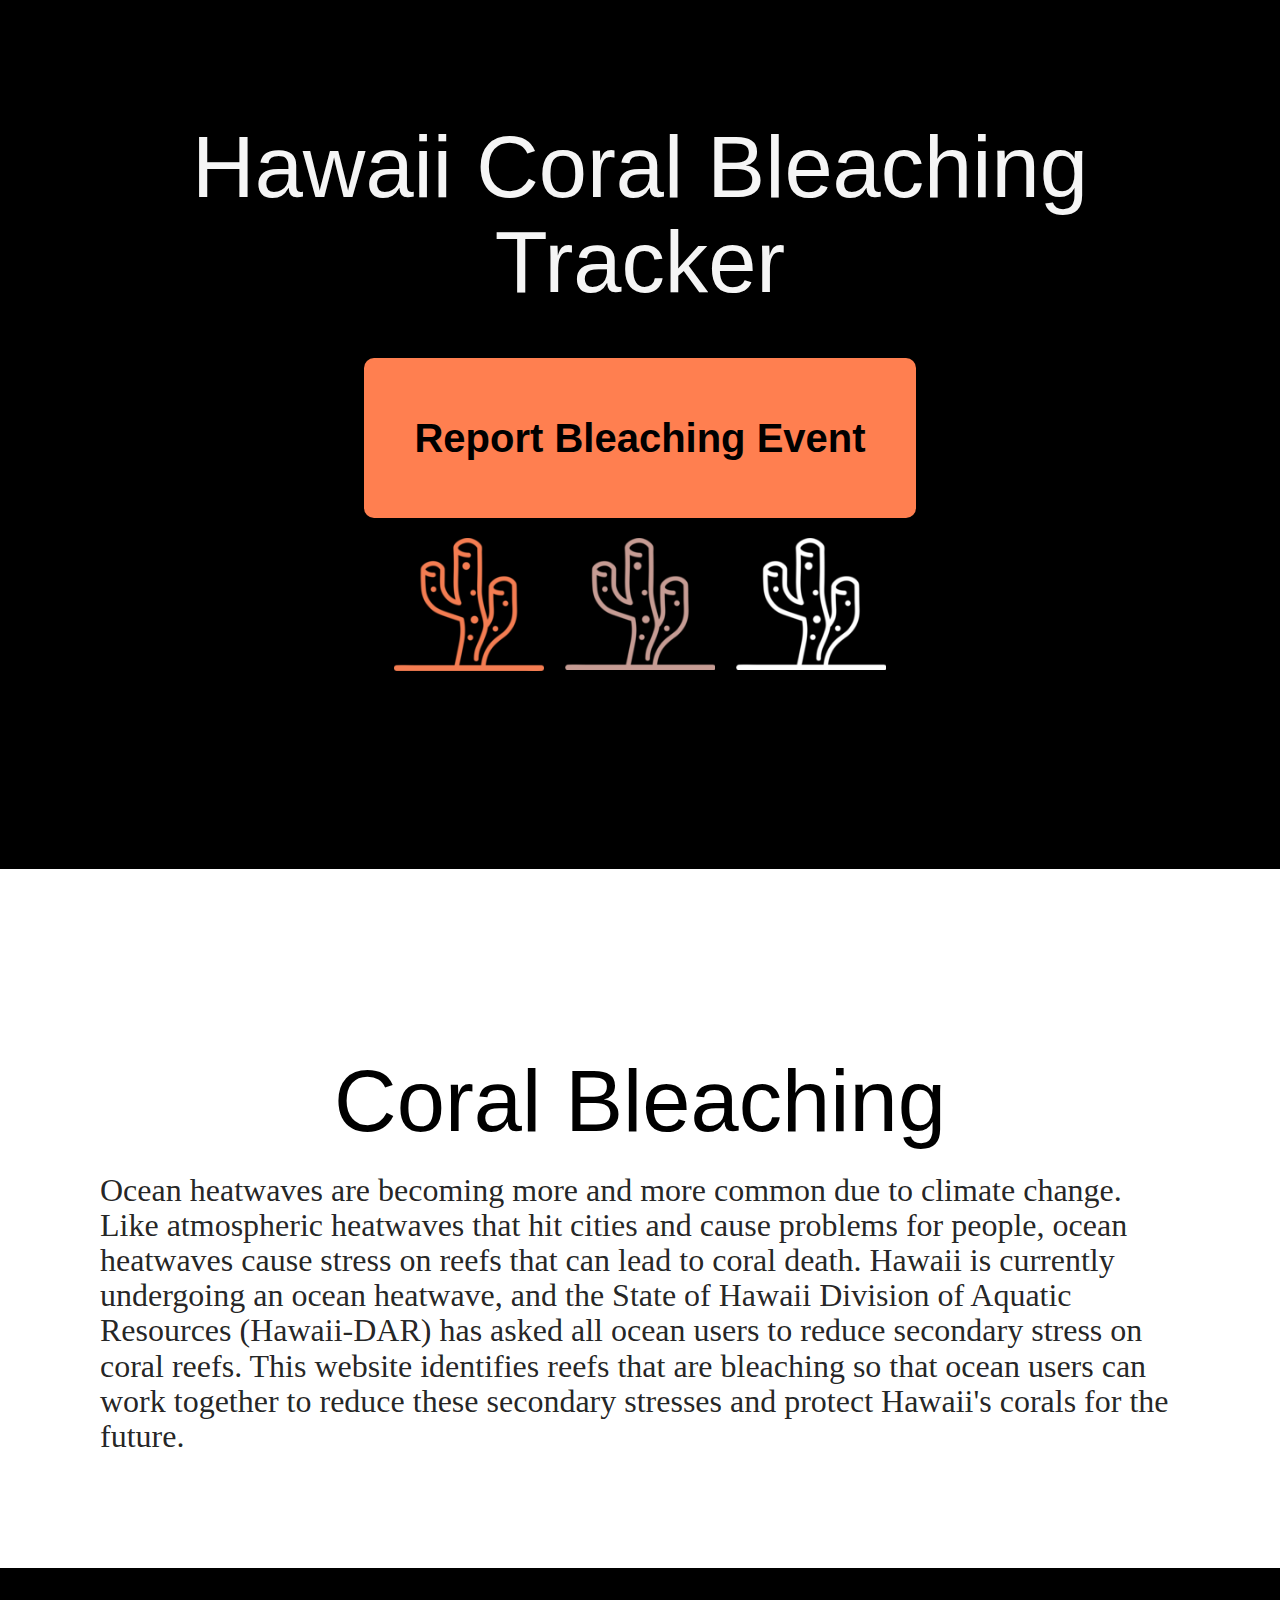
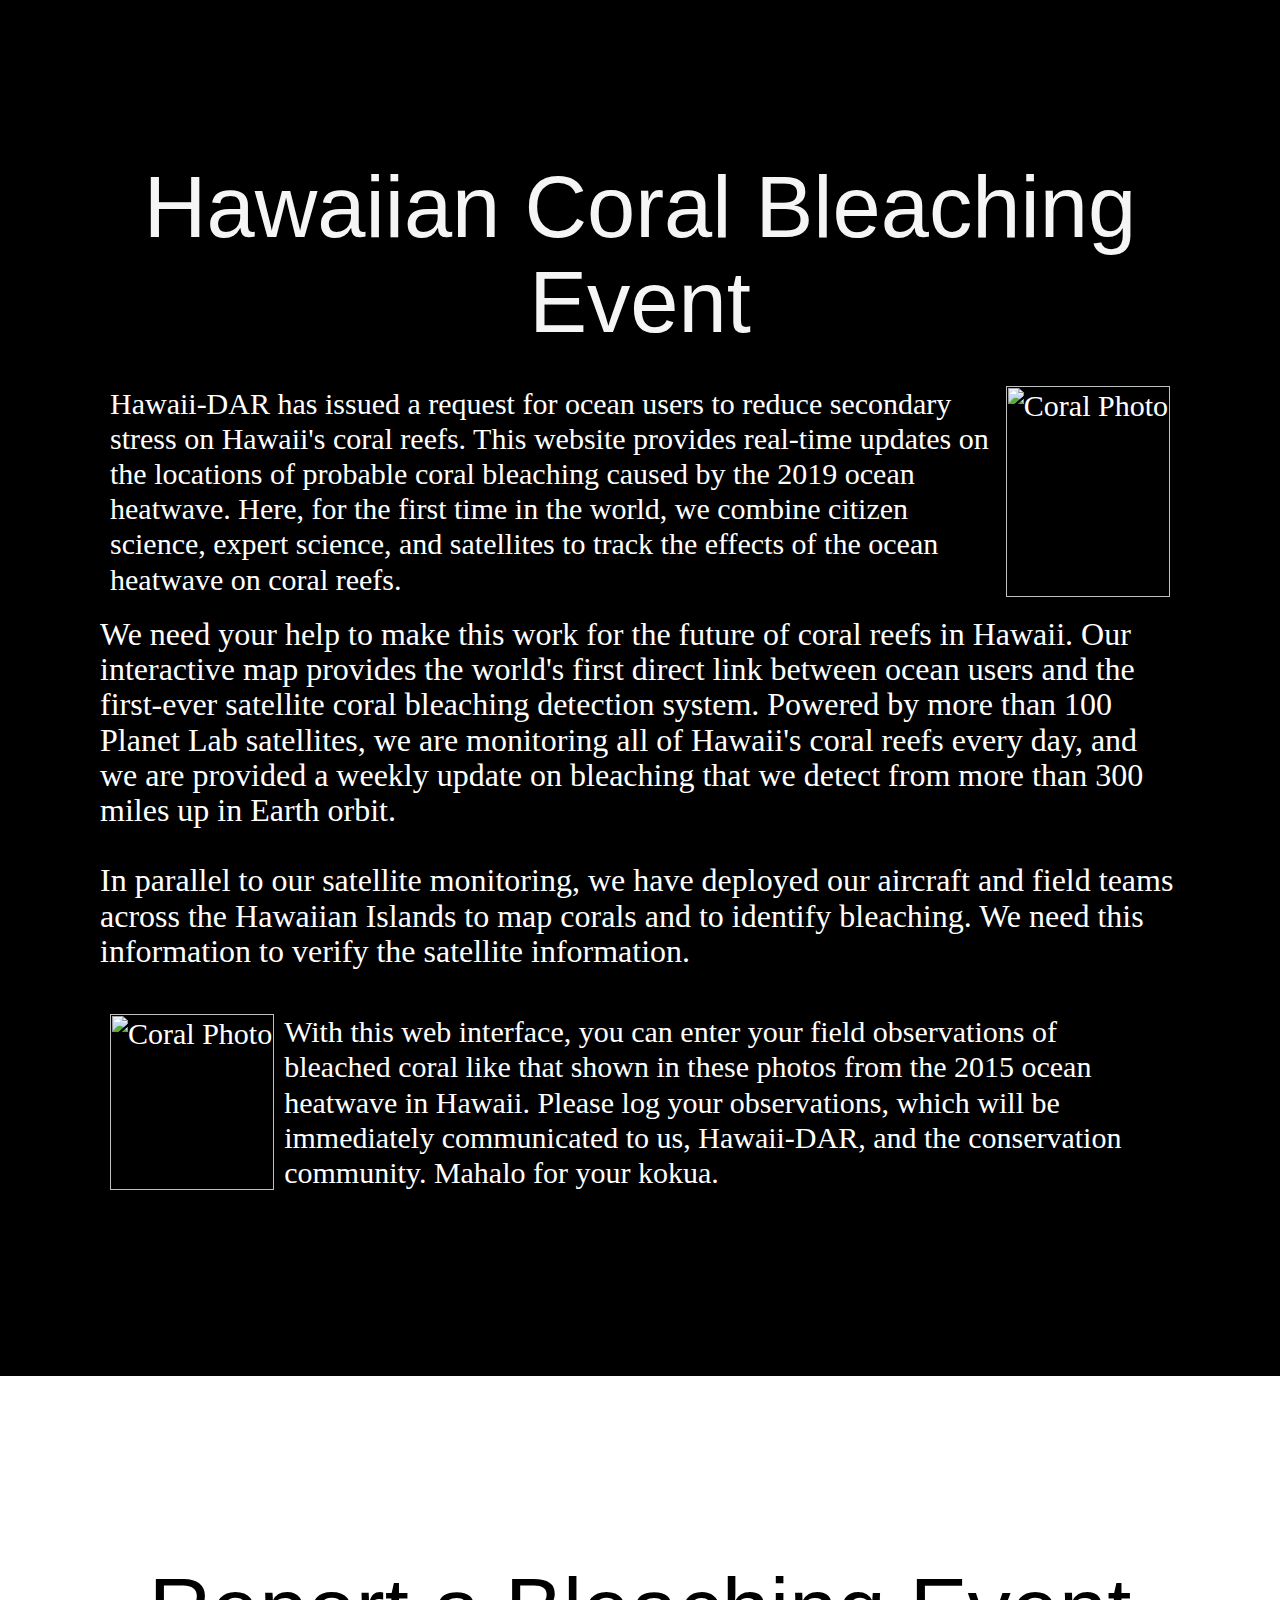
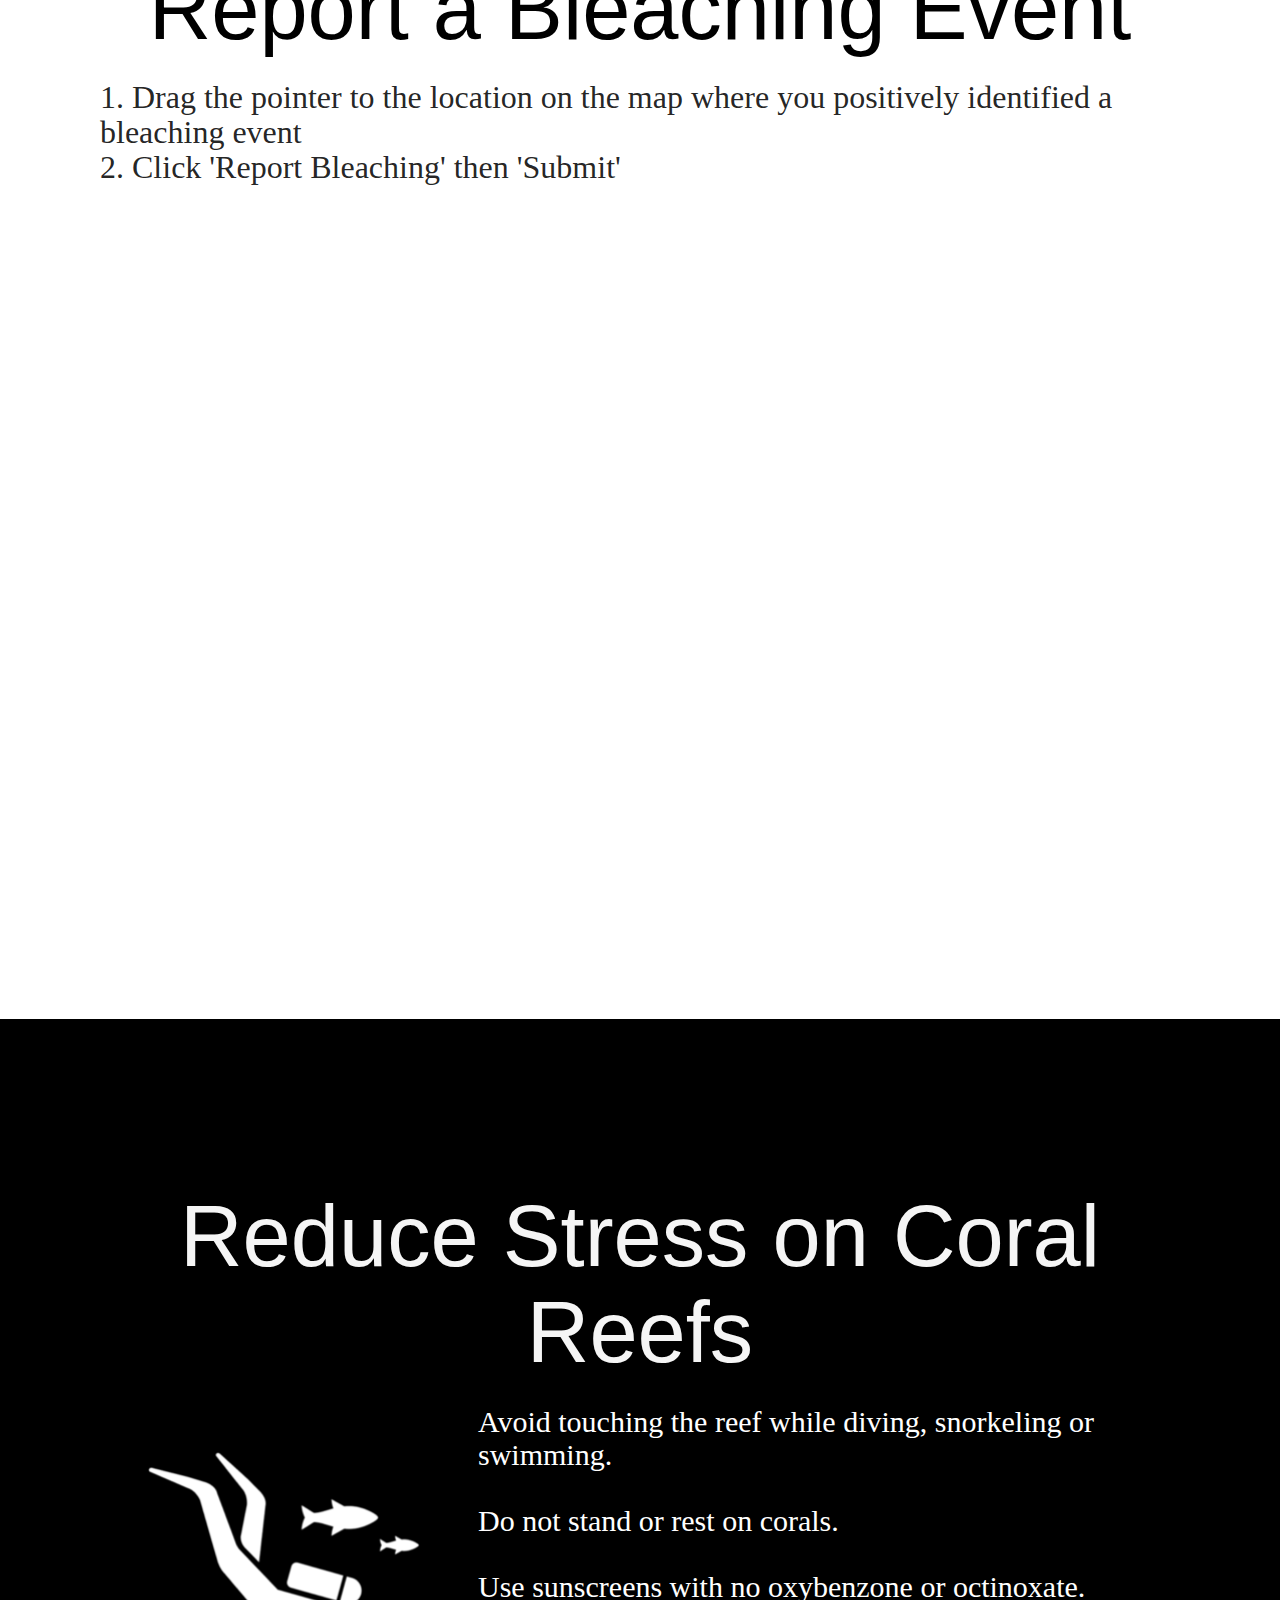
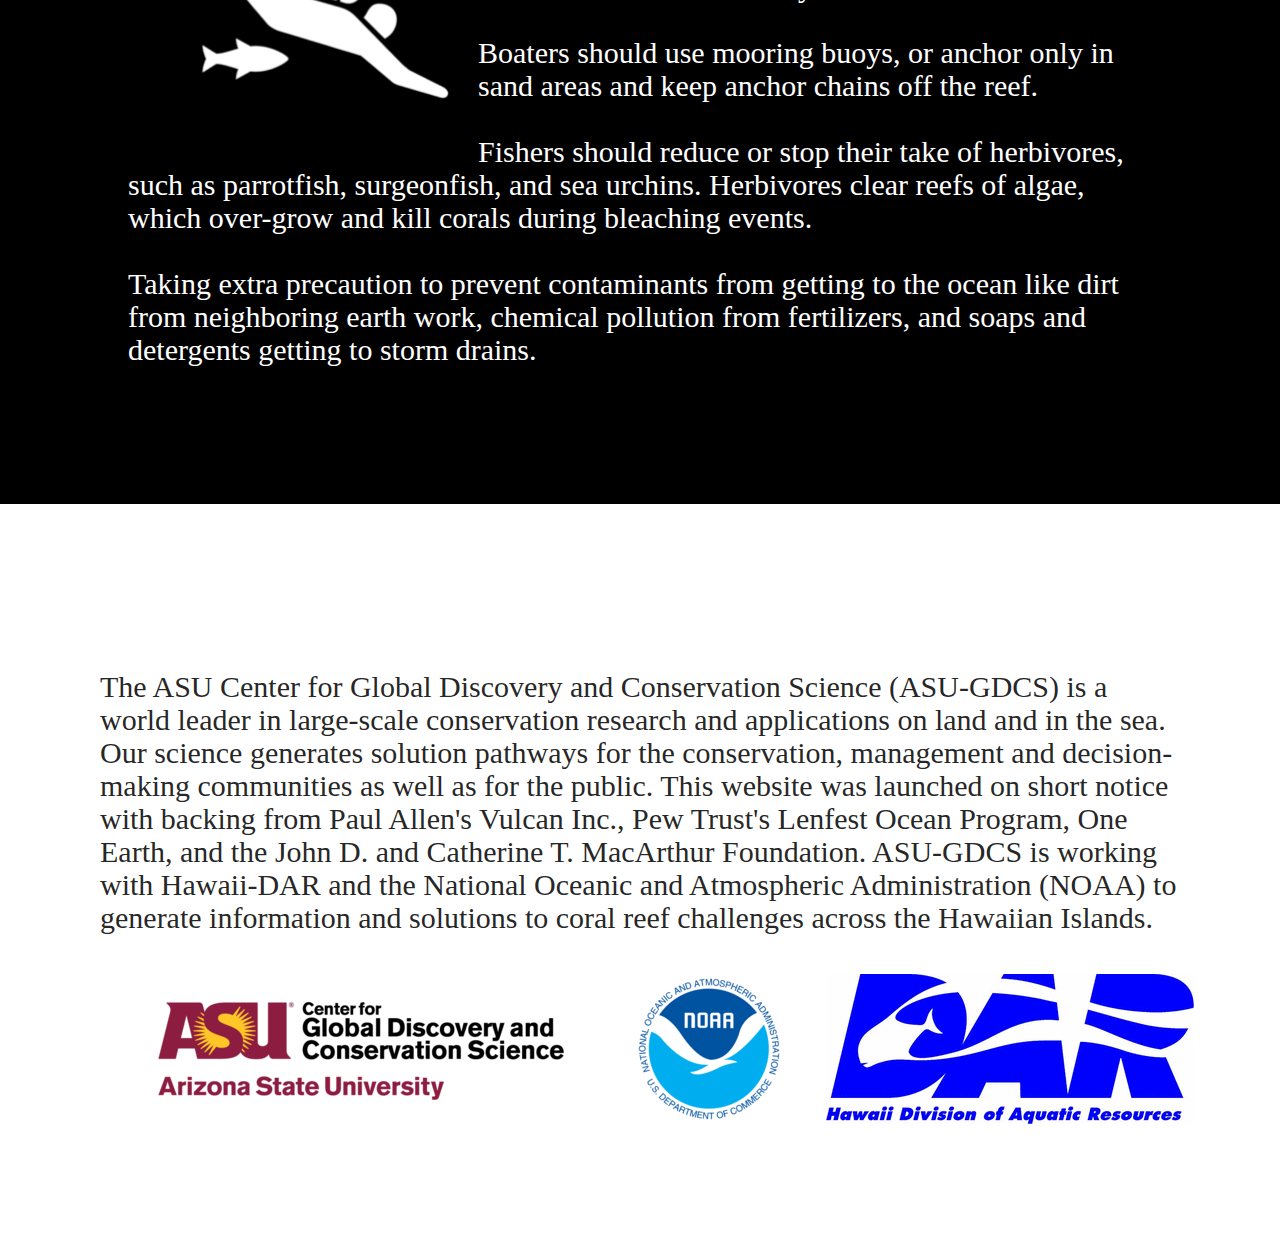
==== commit 6a0268b6: "nick-modified" ====
--- a/index.html
+++ b/index.html
@@ -165,10 +165,10 @@
                     <img style="height: 150px; background-color: white;" src="images/GDCS logo.png" />
                 </div>
                 <div class="grid-item-logo">
-                    <img style="height: 150px; background-color: white;" src="images/NOAA_SquareWhiteBackground.png" />
+                    <img style="height: 150px; background-color: white;" src="images/NOAA_SquareWhiteBackground.gif" />
                 </div>
                 <div class="grid-item-logo">
-                        <img style="height: 150px; background-color: white;" src="images/DAR logo.jpg" />
+                        <img style="height: 150px; background-color: white;" src="images/DAR logo.gif" />
                 </div>  
 </div>
 </div>
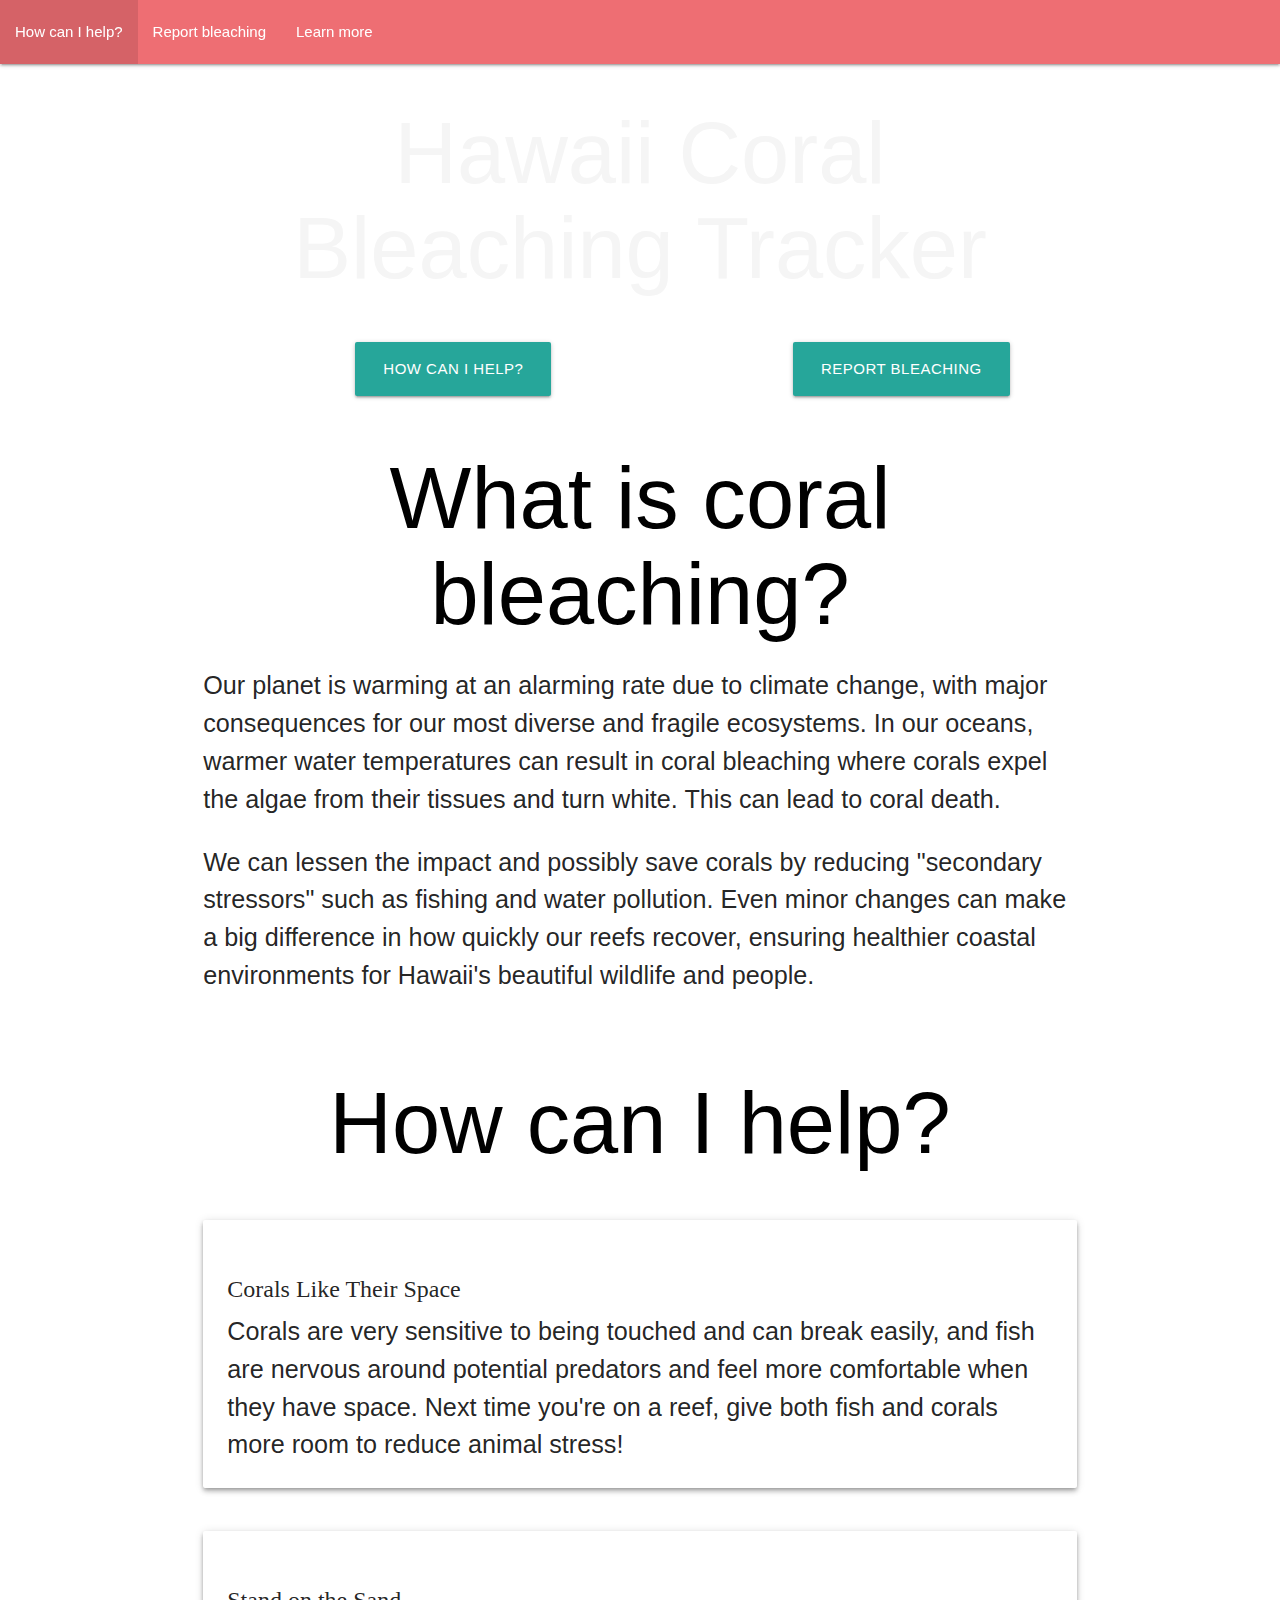
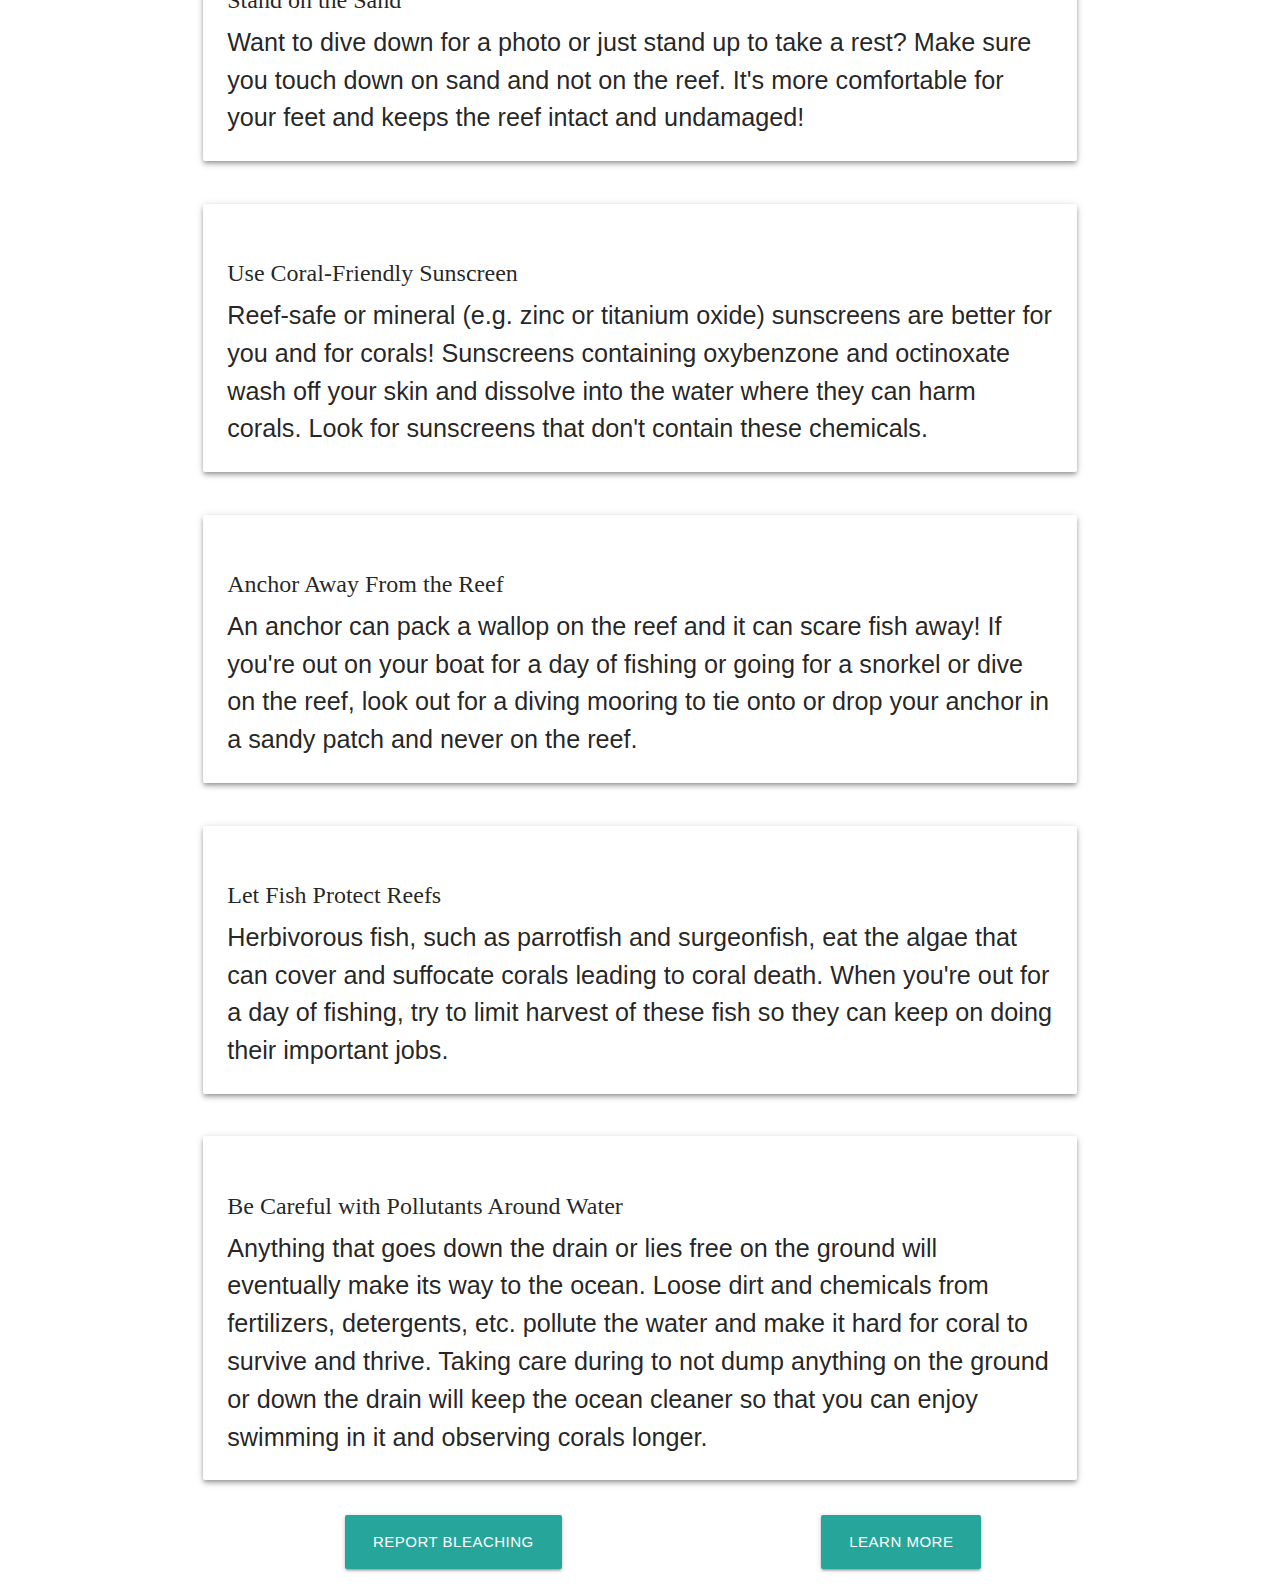
==== commit 8007a880: "Removes dividers." ====
--- a/index.html
+++ b/index.html
@@ -1,187 +1,172 @@
+<html>
 
-
-
-
-
-
-
-<html>
 <head>
-    <meta name="viewport" content="width=device-width, initial-scale=1, maximum-scale=1, user-scalable=0" />
-
-
-
-
-
-
-<link rel="stylesheet" href="https://cdnjs.cloudflare.com/ajax/libs/materialize/1.0.0/css/materialize.min.css">
-
-<script type='text/javascript' src="https://maps.googleapis.com/maps/api/js?key=AIzaSyB6TTiAGXhdT8NdHKluduXz8aYvg-mGkXU&libraries=visualization"></script>
-<script type='text/javascript' src='scripts/map_form.js'></script>
-
-<link rel = 'stylesheet' href = './index.css'>
+  <title>Hawaii Coral Bleaching Tracker</title>
+  <meta name="viewport" content="width=device-width, initial-scale=1.0"/>
+  <link rel="stylesheet" href="https://cdnjs.cloudflare.com/ajax/libs/materialize/1.0.0/css/materialize.min.css">
+  <link rel='stylesheet' href="index.css">
+  <link rel="stylesheet" href="https://use.fontawesome.com/releases/v5.6.3/css/all.css" integrity="sha384-UHRtZLI+pbxtHCWp1t77Bi1L4ZtiqrqD80Kn4Z8NTSRyMA2Fd33n5dQ8lWUE00s/" crossorigin="anonymous">
+  <script src="https://cdnjs.cloudflare.com/ajax/libs/materialize/1.0.0/js/materialize.min.js"></script>
 </head>
 
+<body>
 
+  <div class="navbar-fixed">
+    <nav>
+      <div class="nav-wrapper">
+        <ul>
+          <li><a href="index.html">How can I help?</a></li>
+          <li><a href="report.html">Report bleaching</a></li>
+          <li><a href="detail.html">Learn more</a></li>
+        </ul>
+      </div>
+    </nav>
+  </div>
 
+  <!--- ######################### Header ######################### --->
 
+  <div class="container">
+    <div class="row">
+      <div class="col s12">
+        <h1 class="center-align">Hawaii Coral Bleaching Tracker</h1>
+      </div>
+    </div>
+  </div>
 
+  <div class="container">
+    <div class="row valign-wrapper">
+      <div class="col s6 l5 offset-l1 center-align">
+        <a class="waves-effect waves-light btn-large" href="#help">How Can I Help?</a></h2>
+      </div>
+      <div id="bleaching" class="col s6 l5 center-align">
+        <a class="waves-effect waves-light btn-large" href="report.html">Report Bleaching</a></h2>
+      </div>
+    </div>
+  </div>
 
+  <div class="container">
+    <div class="row">
+      <div class="col s12">
+        <h2>What is coral bleaching?</h2>
+        <p class="flow-text">Our planet is warming at an alarming rate due to climate change, with major consequences for our most diverse and fragile ecosystems. In our oceans, warmer water temperatures can result in coral bleaching where corals expel the algae from their tissues and turn white. This can lead to coral death.</p>
+        <p id="help" class="flow-text">We can lessen the impact and possibly save corals by reducing "secondary stressors" such as fishing and water pollution. Even minor changes can make a big difference in how quickly our reefs recover, ensuring healthier coastal environments for Hawaii's beautiful wildlife and people.</p>
+      </div>
+    </div>
+  </div>
 
-<body class="page page-id-2656 page-template-default  not-admin wpb-js-composer js-comp-ver-4.3.5 vc_responsive" 
-data-header-inherit-rc="false" data-header-search="true" data-animated-anchors="false" data-ajax-transitions="false" 
-data-full-width-header="false" data-slide-out-widget-area="false" data-loading-animation="none" 
-data-bg-header="false" data-ext-responsive="true" data-header-resize="0" data-header-color="light"  
-data-smooth-scrolling="1" data-responsive="1" bgcolor=#000000 onload="initialize_coral_map()">
+  <div class="container">
+    <div class="row">
+      <div class="col s12">
+        <h2>How can I help?</h2>
+      </div>
+    </div>
 
+    <div class="row">
+      <div class="col s12">
+        <div class="card horizontal hoverable z-depth-2">
+          <div class="card-stacked">
+            <div class="card-content">
+              <h3 class="card-title">Corals Like Their Space</h3>
+              <p class="flow-text">Corals are very sensitive to being touched and can break easily, and fish are nervous around potential predators and feel more comfortable when they have space. Next time you're on a reef, give both fish and corals more room to reduce animal stress!</p>
+            </div>
+          </div>
+        </div>
+      </div>
+    </div>
 
-<!--- ######################### Home Page ######################### --->
-<div id= 'home'>
-    <div class = 'title'>
-        <div class="row">
-                <div class="col s12">
-                        <h1>
-                            Hawaii Coral Bleaching Tracker
-                        </h1>
-                </div>
-                <div class="col s12">
-                        <br />
-                        <a href = '#report-bleaching'>
-                        <div class = 'report-button'>
-                            <b>Report Bleaching Event</b>
-                        </div>
-                      </a>
-                </div>
+    <div class="row">
+      <div class="col s12">
+        <div class="card horizontal hoverable z-depth-2">
+          <div class="card-stacked">
+            <div class="card-content">
+              <h3 class="card-title">Stand on the Sand</h3>
+              <p class="flow-text">Want to dive down for a photo or just stand up to take a rest? Make sure you touch down on sand and not on the reef. It's more comfortable for your feet and keeps the reef intact and undamaged!</p>
+            </div>
+          </div>
         </div>
-        <div class="row" >
-                <div class="col s12 m4 l4 push-l2">
-                        <img src='./images/coral.png' alt="Coral"  class = 'coral-img'/>
-                </div>
-                <div class="col s12 m4 l4">
-                        <img src='./images/coral3.png' alt="Coral"  class = 'coral-img' id = coral-img-23/>
-                </div>
-                <div class="col s12 m4 l4 pull-l2">
-                        <img src='./images/coral2.png' alt="Coral"  class = 'coral-img'/>
-                </div>
+      </div>
+    </div>
+
+    <div class="row">
+      <div class="col s12">
+        <div class="card horizontal hoverable z-depth-2">
+          <div class="card-stacked">
+            <div class="card-content">
+              <h3 class="card-title">Use Coral-Friendly Sunscreen</h3>
+              <p class="flow-text">Reef-safe or mineral (e.g. zinc or titanium oxide) sunscreens are better for you and for corals! Sunscreens containing oxybenzone and octinoxate wash off your skin and dissolve into the water where they can harm corals. Look for sunscreens that don't contain these chemicals.</p>
             </div>
+          </div>
+        </div>
+      </div>
+    </div>
+
+    <div class="row">
+      <div class="col s12">
+        <div class="card horizontal hoverable z-depth-2">
+          <div class="card-stacked">
+            <div class="card-content">
+              <h3 class="card-title">Anchor Away From the Reef</h3>
+              <p class="flow-text">An anchor can pack a wallop on the reef and it can scare fish away! If you're out on your boat for a day of fishing or going for a snorkel or dive on the reef, look out for a diving mooring to tie onto or drop your anchor in a sandy patch and never on the reef.</p>
             </div>
+          </div>
         </div>
-        
+      </div>
     </div>
-</div>
 
-<!--- ######################### Background ######################### --->
-<div class="white-background-div">
-    <h2>Coral Bleaching</h2>
-    <h4>
-        Ocean heatwaves are becoming more and more common due to climate change.  Like atmospheric heatwaves that hit cities and cause problems for people, ocean heatwaves cause stress on reefs that can lead to coral death.  Hawaii is currently undergoing an ocean heatwave, and the State of Hawaii Division of Aquatic Resources (Hawaii-DAR) has asked all ocean users to reduce secondary stress on coral reefs. This website identifies reefs that are bleaching so that ocean users can work together to reduce these secondary stresses and protect Hawaii's corals for the future.
-    </h4>
-</div>
-<div class="black-background-div">
-<h1>Hawaiian Coral Bleaching Event</h1>
+    <div class="row">
+      <div class="col s12">
+        <div class="card horizontal hoverable z-depth-2">
+          <div class="card-stacked">
+            <div class="card-content">
+              <h3 class="card-title">Let Fish Protect Reefs</h3>
+              <p class="flow-text">Herbivorous fish, such as parrotfish and surgeonfish, eat the algae that can cover and suffocate corals leading to coral death. When you're out for a day of fishing, try to limit harvest of these fish so they can keep on doing their important jobs.</p>
+            </div>
+          </div>
+        </div>
+      </div>
+    </div>
 
-<h4>
-<div class="grid-container">
-  <div class="grid-item">Hawaii-DAR has issued a request for ocean users to reduce secondary stress on Hawaii's coral reefs.  This website provides real-time updates on the locations of probable coral bleaching caused by the 2019 ocean heatwave. Here, for the first time in the world, we combine citizen science, expert science, and satellites to track the effects of the ocean heatwave on coral reefs.
+    <div class="row">
+      <div class="col s12">
+        <div class="card horizontal hoverable z-depth-2">
+          <div class="card-stacked">
+            <div class="card-content">
+              <h3 class="card-title">Be Careful with Pollutants Around Water</h3>
+              <p class="flow-text">Anything that goes down the drain or lies free on the ground will eventually make its way to the ocean. Loose dirt and chemicals from fertilizers, detergents, etc. pollute the water and make it hard for coral to survive and thrive. Taking care during to not dump anything on the ground or down the drain will keep the ocean cleaner so that you can enjoy swimming in it and observing corals longer.</p>
+            </div>
+          </div>
+        </div>
+      </div>
     </div>
-  <div class="grid-item"><img src='./images/DSC_1967.jpg' alt="Coral Photo"  class = 'coral-photo'/></div>
-</div>
-  We need your help to make this work for the future of coral reefs in Hawaii. Our interactive map provides the world's first direct link between ocean users and the first-ever satellite coral bleaching detection system. Powered by more than 100 Planet Lab satellites, we are monitoring all of Hawaii's coral reefs every day, and we are provided a weekly update on bleaching that we detect from more than 300 miles up in Earth orbit.
-    
+  </div>
 
-<br /><br />
-In parallel to our satellite monitoring, we have deployed our aircraft and field teams across the Hawaiian Islands to map corals and to identify bleaching. We need this information to verify the satellite information. 
-<br /><br />
-<div class="grid-container">
-        
-        <div class="grid-item"><img src='./images/DSC_2217.jpg' alt="Coral Photo"  class = 'coral-photo'/></div> 
-        <div class="grid-item">With this web interface, you can enter your field observations of bleached coral like that shown in these photos from the 2015 ocean heatwave in Hawaii. Please log your observations, which will be immediately communicated to us, Hawaii-DAR, and the conservation community. Mahalo for your kokua.
-            </div>
-</div>     
-      
-    </h4>
-</div>
-</div>
-<div> <p>&nbsp;</p> <div>
+  <div class="container">
+    <div class="row valign-wrapper">
+      <div class="col s6 l5 offset-l1 center-align">
+        <a class="waves-effect waves-light btn-large" href="report.html">Report Bleaching</a></h2>
+      </div>
+      <div class="col s6 l5 center-align">
+        <a class="waves-effect waves-light btn-large" href="detail.html">Learn More</a></h2>
+      </div>
+    </div>
+  </div>
 
+  <script>
+    document.addEventListener('DOMContentLoaded', function() {
+      var elems = document.querySelectorAll('.sidenav');
+      var instances = M.Sidenav.init(elems, options);
+    });
 
+    // Or with jQuery
 
-
-
-<!--- ######################### Report ######################### --->
-<div class="white-background-div" id = 'report-bleaching'>
-   <h2>Report a Bleaching Event</h2>
-
-   <h4>  
-    1. Drag the pointer to the location on the map where you positively identified a bleaching event  
-    <br />
-    2. Click 'Report Bleaching' then 'Submit'
-    </h4>
-
-<div id="map_canvas" class="center_map"></div>
-
-
-<div id="formDiv" class="form">
-  <br />
-  <form>
-    &nbsp; &nbsp;&nbsp; &nbsp;&nbsp; &nbsp;&nbsp; &nbsp;&nbsp; &nbsp;&nbsp; &nbsp;Latitude (dd): <input type="text" id="latitude" class = 'latlong'>&nbsp; &nbsp; Longitude (dd): <input type="text" id="longitude"class = 'latlong'> </br>
-    Date (MM/DD/YYYY): <input type="text" id="submit_date" class = 'latlong'>&nbsp; &nbsp; Reef Expert ID: <input type="text" id="reef_expert"class = 'latlong'>
-  </form>
-  <button type="button" id="submission_button" class = 'submit-button'>Submit Bleaching Event</button>
-
-</div>
-
-
-<div id="post_submission_text" style="display: none;">
-<h4><span style="color: #ff0000;">Thank you for helping to identify a new bleaching event!</span></h4>
-</div>
-</div>
-
-<!--- ######################### Action ######################### --->
-
-<div class = 'action-div'>
-        <h1>Reduce Stress on Coral Reefs</h1>
-        <img src='./images/scubaDiver2.png' alt="Scuba Diver"  class = 'dive-img'/>
-        <h5>       
-	Avoid touching the reef while diving, snorkeling or swimming.
-	<br /><br />
-        Do not stand or rest on corals. 
-	<br /><br />
-	Use sunscreens with no oxybenzone or octinoxate.
-	<br /><br />
-	Boaters should use mooring buoys, or anchor only in sand areas and keep anchor chains off the reef.
-	<br /><br />
-	Fishers should reduce or stop their take of herbivores, such as parrotfish, surgeonfish, and sea urchins. Herbivores clear reefs of algae, which over-grow and kill corals during bleaching events.
-	<br /><br />
-	Taking extra precaution to prevent contaminants from getting to the ocean like dirt from neighboring earth work, chemical pollution from fertilizers, and soaps and detergents getting to storm drains.
-        </h5>
-</div>
-<!--- ######################### Footer --->
-
-<div class="white-background-div">
-<h5>The ASU Center for Global Discovery and Conservation Science (ASU-GDCS) is a world leader in large-scale conservation research and applications on land and in the sea. Our science generates solution pathways for the conservation, management and decision-making communities as well as for the public. This website was launched on short notice with backing from Paul Allen's Vulcan Inc., Pew Trust's Lenfest Ocean Program, One Earth, and the John D. and Catherine T. MacArthur Foundation. ASU-GDCS is working with Hawaii-DAR and the National Oceanic and Atmospheric Administration (NOAA) to generate information and solutions to coral reef challenges across the Hawaiian Islands.</h5>
-    <div class="grid-container-logo">
-                <div class="grid-item-logo">
-                    <img style="height: 150px; background-color: white;" src="images/GDCS logo.png" />
-                </div>
-                <div class="grid-item-logo">
-                    <img style="height: 150px; background-color: white;" src="images/NOAA_SquareWhiteBackground.gif" />
-                </div>
-                <div class="grid-item-logo">
-                        <img style="height: 150px; background-color: white;" src="images/DAR logo.gif" />
-                </div>  
-</div>
-</div>
-
-
-
-<script src="//ajax.googleapis.com/ajax/libs/jquery/1.9.1/jquery.min.js"></script>
-<script>window.jQuery || document.write('<script src="{{url_for('static', filename='jquery-3.2.1.js') }}">\x3C/script>')</script>
-
-
+    $(document).ready(function(){
+      $('.sidenav').sidenav();
+    });
+  </script>
+  <script src="//ajax.googleapis.com/ajax/libs/jquery/1.9.1/jquery.min.js"></script>
+  <script>window.jQuery || document.write('<script src="{{url_for('static', filename='jquery-3.2.1.js') }}">\x3C/script>')</script>
 
 
 </body>
+
 </html>
-
-
--- a/index.css
+++ b/index.css
@@ -74,11 +74,18 @@
     background-color:white;
   }
   
-  @media screen and (max-width: 960px) {
-    #coral-img-23 {
-      display: none;
+
+
+  
+  @media screen and (max-width: 768px) {
+  #content-desktop {display: none;}
+  }
+
+  @media screen and (max-width: 768px) {
+    h1, h2 {font-size:40px;}
+    h3 {font-size:30px;}
+    h5, h4 {font-size:20px;}
     }
-  }
   
   .coral-img {
     width: 150px;
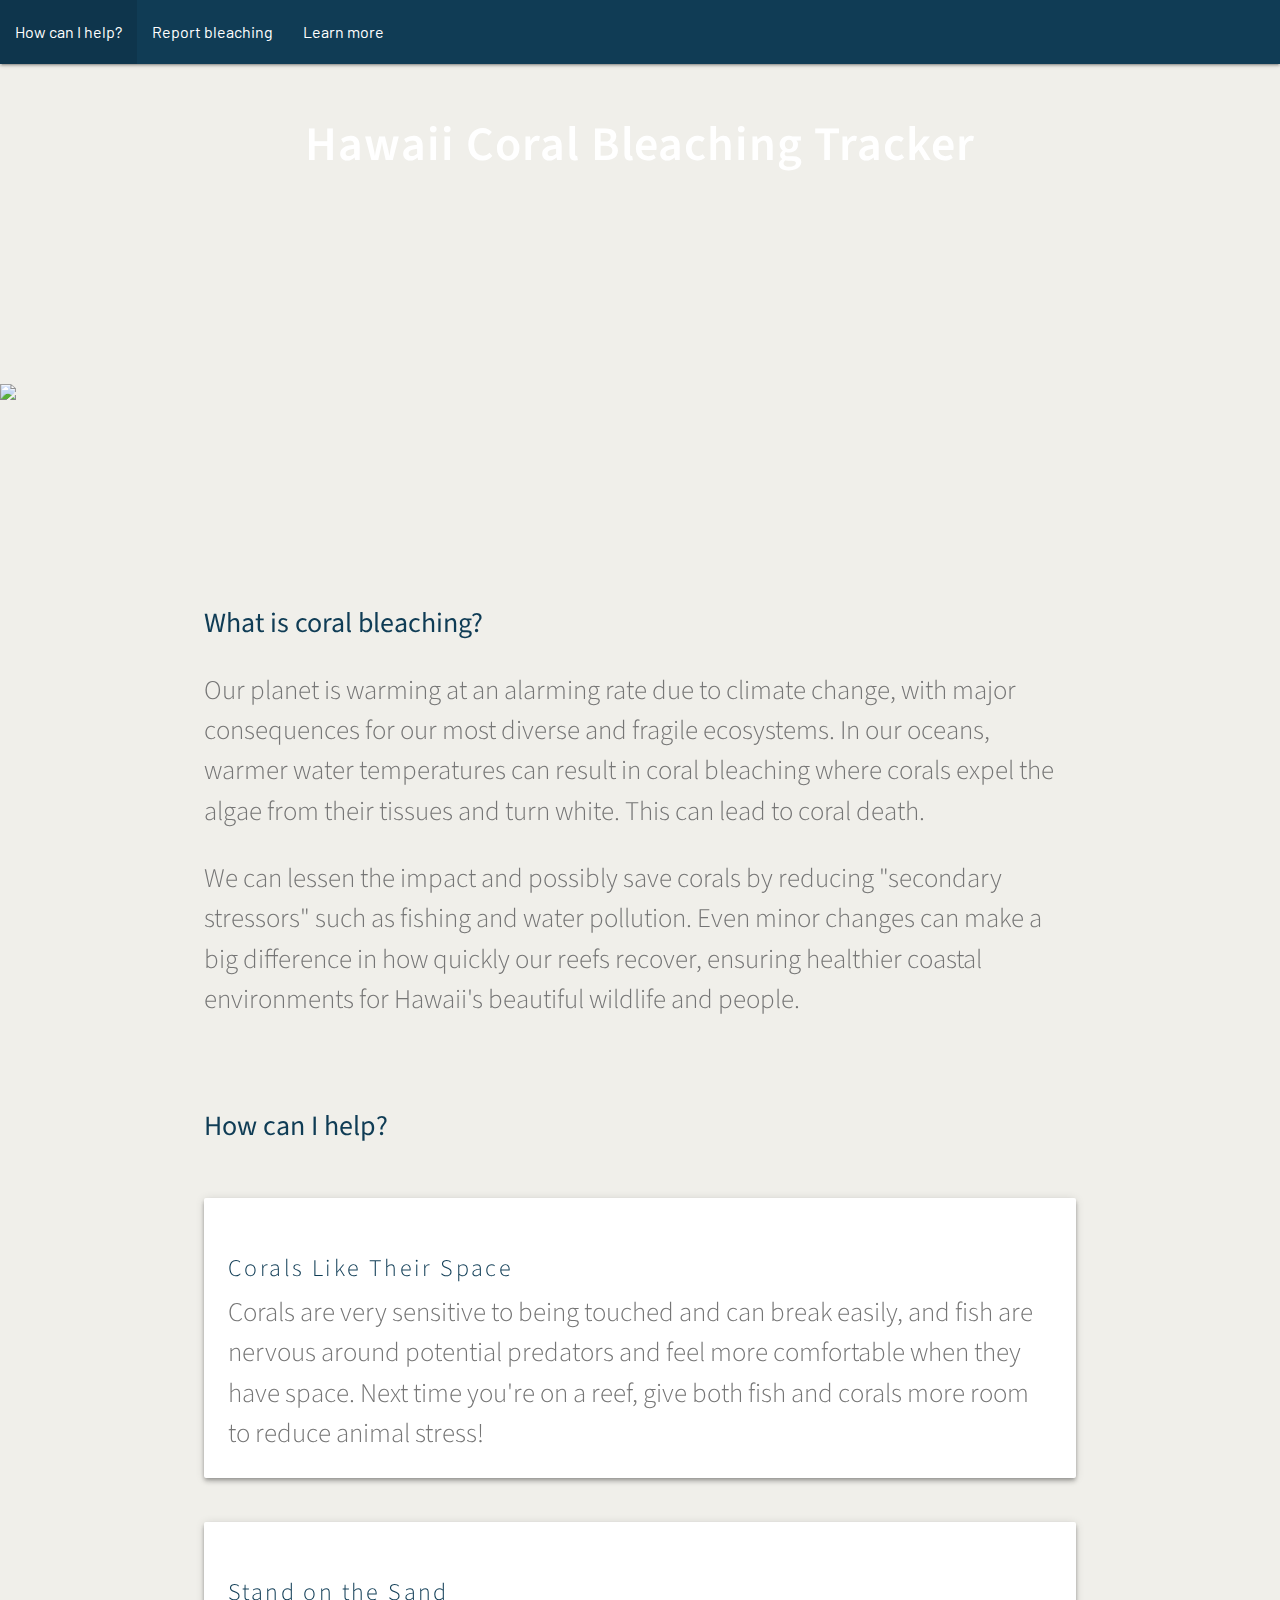
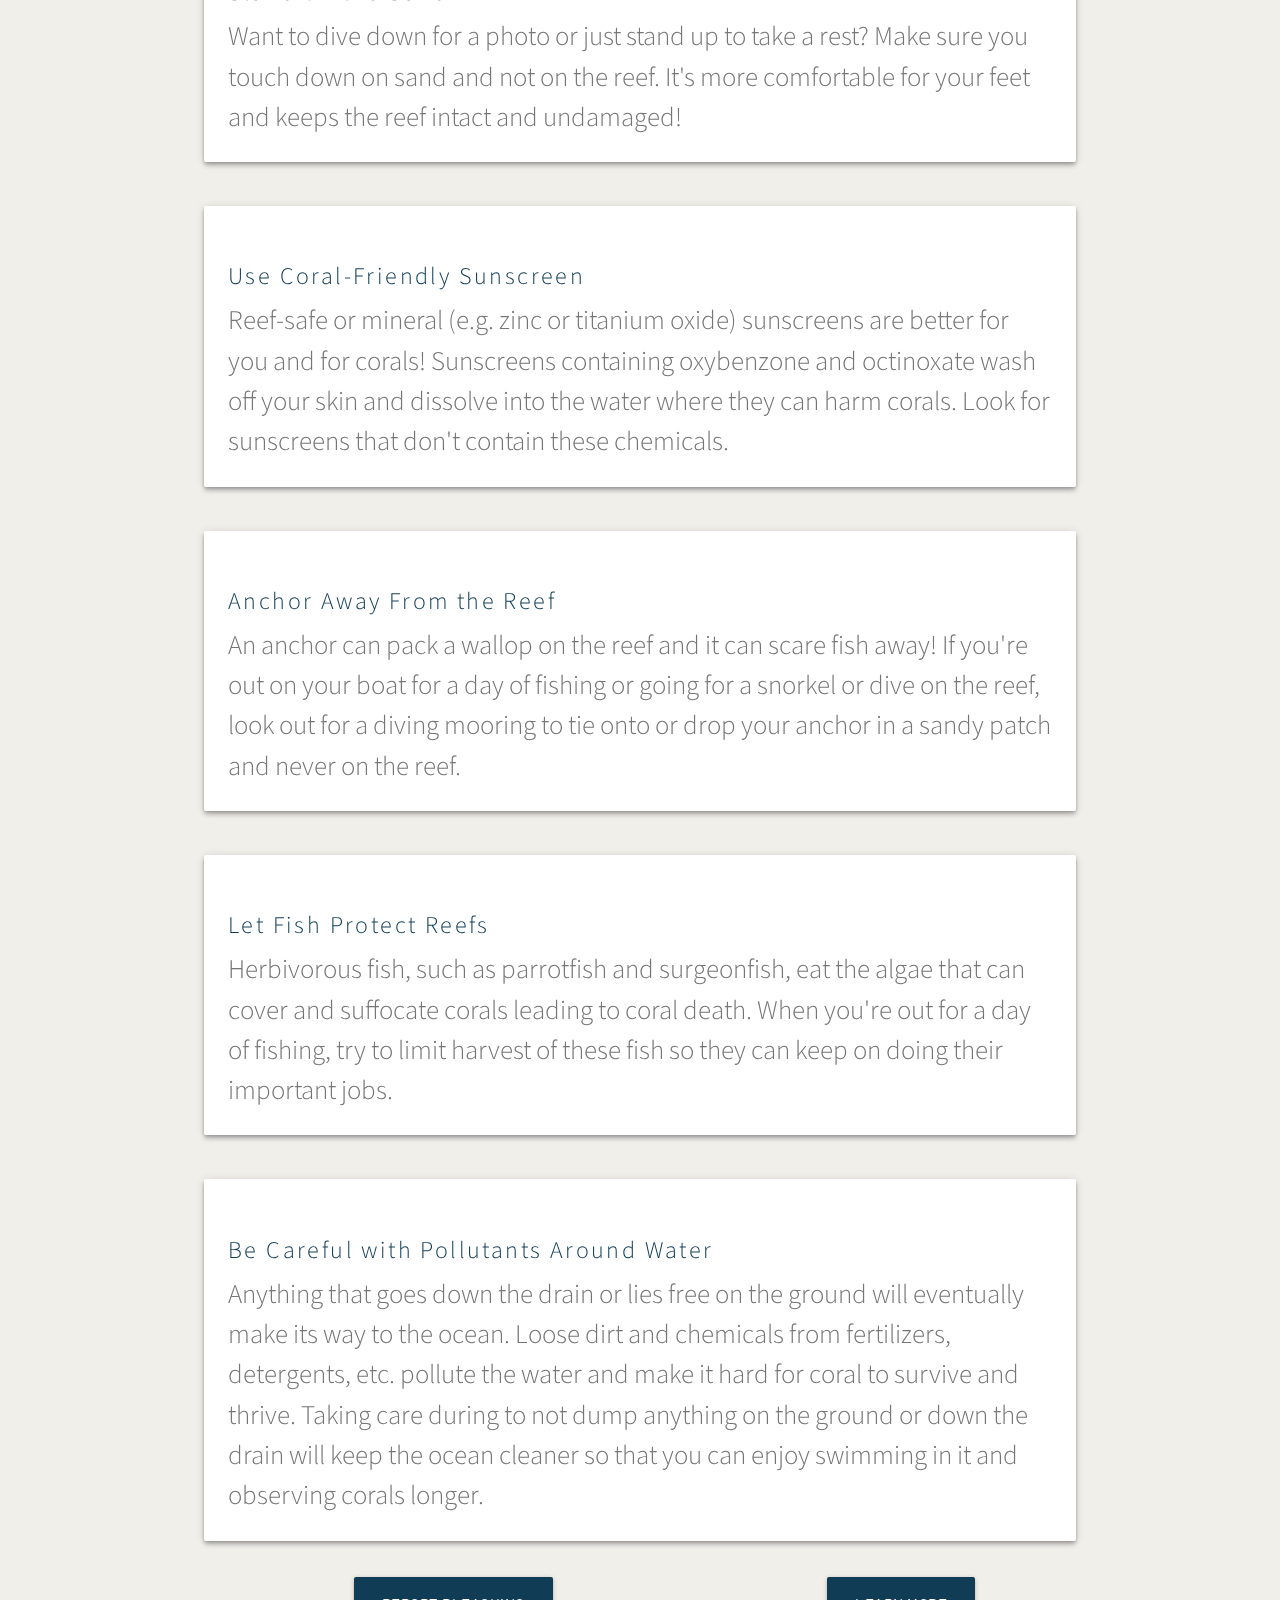
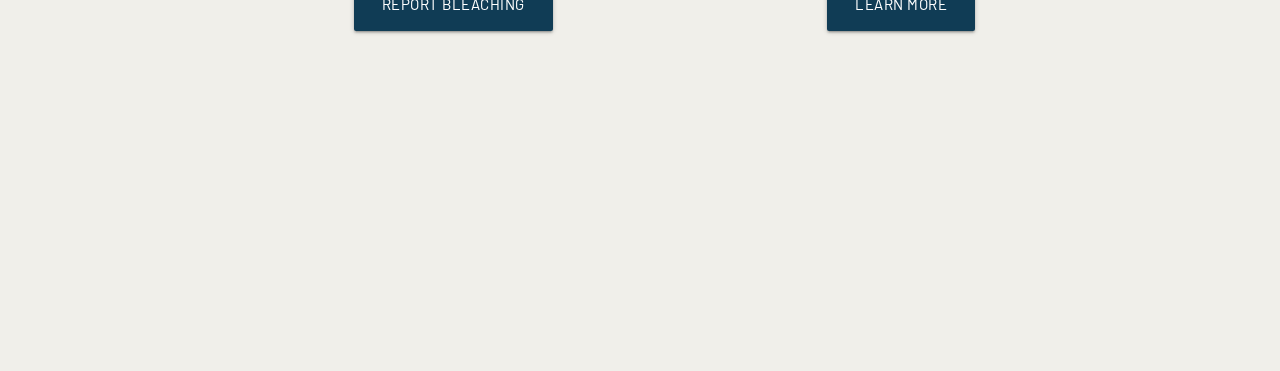
==== commit 16397d86: "Parallax." ====
--- a/index.html
+++ b/index.html
@@ -2,11 +2,19 @@
 
 <head>
   <title>Hawaii Coral Bleaching Tracker</title>
-  <meta name="viewport" content="width=device-width, initial-scale=1.0"/>
+  <meta charset="utf-8">
+  <meta name="description" content="">
+  <meta name="author" content="HawaiiCoral.org">
+  <meta name="viewport" content="width=device-width, initial-scale=1">
+
+  <link rel='stylesheet' href="css/normalize.css">
   <link rel="stylesheet" href="https://cdnjs.cloudflare.com/ajax/libs/materialize/1.0.0/css/materialize.min.css">
-  <link rel='stylesheet' href="index.css">
-  <link rel="stylesheet" href="https://use.fontawesome.com/releases/v5.6.3/css/all.css" integrity="sha384-UHRtZLI+pbxtHCWp1t77Bi1L4ZtiqrqD80Kn4Z8NTSRyMA2Fd33n5dQ8lWUE00s/" crossorigin="anonymous">
+  <link rel='stylesheet' href="css/style.css">
+
   <script src="https://cdnjs.cloudflare.com/ajax/libs/materialize/1.0.0/js/materialize.min.js"></script>
+
+  <link rel="stylesheet" href="https://fonts.googleapis.com/css?family=Barlow:200,300,400,500,600,700">
+  <link rel="stylesheet" href="https://fonts.googleapis.com/css?family=Source+Sans+Pro:200,300,400,500,600,700">
 </head>
 
 <body>
@@ -15,9 +23,9 @@
     <nav>
       <div class="nav-wrapper">
         <ul>
-          <li><a href="index.html">How can I help?</a></li>
-          <li><a href="report.html">Report bleaching</a></li>
-          <li><a href="detail.html">Learn more</a></li>
+          <li><a href="/">How can I help?</a></li>
+          <li><a href="report">Report bleaching</a></li>
+          <li><a href="detail">Learn more</a></li>
         </ul>
       </div>
     </nav>
@@ -25,21 +33,11 @@
 
   <!--- ######################### Header ######################### --->
 
-  <div class="container">
+  <div class="parallax-container">
+    <div class="parallax"><img src="images/divephoto_papabay_2018.jpg"></div>
     <div class="row">
       <div class="col s12">
-        <h1 class="center-align">Hawaii Coral Bleaching Tracker</h1>
-      </div>
-    </div>
-  </div>
-
-  <div class="container">
-    <div class="row valign-wrapper">
-      <div class="col s6 l5 offset-l1 center-align">
-        <a class="waves-effect waves-light btn-large" href="#help">How Can I Help?</a></h2>
-      </div>
-      <div id="bleaching" class="col s6 l5 center-align">
-        <a class="waves-effect waves-light btn-large" href="report.html">Report Bleaching</a></h2>
+        <h1 class="center-align ">Hawaii Coral Bleaching Tracker</h1>
       </div>
     </div>
   </div>
@@ -143,29 +141,21 @@
   <div class="container">
     <div class="row valign-wrapper">
       <div class="col s6 l5 offset-l1 center-align">
-        <a class="waves-effect waves-light btn-large" href="report.html">Report Bleaching</a></h2>
+        <a class="waves-effect waves-light btn-large" href="report">Report Bleaching</a></h2>
       </div>
       <div class="col s6 l5 center-align">
-        <a class="waves-effect waves-light btn-large" href="detail.html">Learn More</a></h2>
+        <a class="waves-effect waves-light btn-large" href="detail">Learn More</a></h2>
       </div>
     </div>
   </div>
 
   <script>
+    M.AutoInit();
     document.addEventListener('DOMContentLoaded', function() {
-      var elems = document.querySelectorAll('.sidenav');
-      var instances = M.Sidenav.init(elems, options);
-    });
-
-    // Or with jQuery
-
-    $(document).ready(function(){
-      $('.sidenav').sidenav();
+      var elems = document.querySelectorAll('.parallax');
+      var instances = M.Parallax.init(elems, options);
     });
   </script>
-  <script src="//ajax.googleapis.com/ajax/libs/jquery/1.9.1/jquery.min.js"></script>
-  <script>window.jQuery || document.write('<script src="{{url_for('static', filename='jquery-3.2.1.js') }}">\x3C/script>')</script>
-
 
 </body>
 
--- a/css/style.css
+++ b/css/style.css
@@ -0,0 +1,160 @@
+/* Fonts */
+/* Reset base font size */
+html {
+    font-size: 16px;
+}
+h1 {
+    color: rgb(15, 60, 85);
+    font-family: 'Source Sans Pro', sans-serif;
+    font-weight: 600;
+    font-style: normal;
+    font-size: 3em;
+    letter-spacing: 0.02em;
+    line-height: 1.5;
+}
+h2 {
+    color: rgb(15, 60, 85);
+    font-family: 'Source Sans Pro', sans-serif;
+    font-weight: 400;
+    font-style: normal;
+    font-size: 1.75em;
+    line-height: 1.5;
+}
+h3 {
+    color: rgb(15, 60, 85);
+    font-family: 'Source Sans Pro', sans-serif;
+    font-weight: 600;
+    font-style: normal;
+    font-size: .9375em;
+    letter-spacing: 0.1em;
+    line-height: 1.5;
+}
+h4 {
+    color: rgb(117, 117, 117);
+    font-family: 'Source Sans Pro', sans-serif;
+    font-weight: 400;
+    font-style: normal;
+    font-size: 1.5em;
+    letter-spacing: 0.02em;
+    line-height: 1.5;
+}
+h5 {
+    color: rgb(117, 117, 117);
+    font-family: 'Source Sans Pro', sans-serif;
+    font-weight: 300;
+    font-style: normal;
+    font-size: 1.5em;
+    letter-spacing: 0.03em;
+    line-height: 1.5;
+}
+p, ol {
+    color: rgb(117, 117, 117);
+    font-family: 'Source Sans Pro', sans-serif;
+    font-weight: 300;
+    font-style: normal;
+    font-size: 1em;
+    line-height: 1.5;
+}
+b {
+    font-weight: 600;
+}
+.text-light {
+    font-weight: 200;
+}
+
+/* Navigation Bar */
+
+.nav-wrapper {
+    background: rgb(16, 60, 85);
+}
+
+/* Body */
+body {
+    padding-bottom: 20rem;  /* Same height as footer, nothing cut off */
+    background: rgb(240, 239, 234);  /* light brown */
+}
+
+/* Links */
+a {
+    color: rgb(16, 60, 85);
+    text-decoration: none;
+    font-family: 'Barlow', sans-serif !important;
+}
+p > a {
+    color: rgb(33, 150, 185);
+    font-weight: 500
+}
+
+/* Buttons */
+button, input {
+    font-family: 'Barlow', sans-serif;
+}
+.btn-large {
+    background: rgb(16, 60, 85);
+    border-color: rgb(16, 60, 85);
+}
+.btn-large:hover {
+    background: rgb(33, 150, 185);
+    border-color: rgb(33, 150, 185);
+}
+.btn-disabled {
+    background-color: rgb(238, 238, 238);
+}
+
+/* Forms */
+.form-container {
+    margin-left: 1rem;
+    margin-right: 1rem;
+    box-shadow: 0px 0px 5px rgb(117, 117, 117);
+}
+.form-heading-container {
+    background: linear-gradient(-90deg, rgb(242, 197, 118), rgb(242, 101, 67), rgb(240, 101, 67));  /* dark orange to light orange */
+}
+.form-heading {
+    font-size: 1.1rem;
+    font-weight: 200;
+    color: rgb(255, 255, 255);
+    margin-top: 10px;
+    padding-left: 2rem;
+}
+.form-content-container {
+    padding: 2rem;
+}
+.form-group ~ .form-group {  /* Put space between form groups with preceeding form groups */
+    margin-top: 30px;
+}
+label {
+    color: rgb(117, 117, 117);
+    font-family: 'Barlow', sans-serif;
+    font-weight: 500;
+    font-style: normal;
+    font-size: 1.1em;
+}
+input[type=text] {  /* !important overrides bootstrap settings */
+    box-shadow: 0px 1px rgb(225, 225, 225) !important;
+    border-top: none !important;
+    border-left: none !important;
+    border-right: none !important;
+    border-radius: 0px !important;
+}
+
+/* Map */
+.center_map {
+    margin: auto;
+    width: 95%;
+    height: 95%;
+    z-index: 10;
+    position: static;
+}
+
+/* Header */
+.parallax-container {
+    height: 500px
+}
+.parallax-container h1 {
+    color: white;
+}
+.parallax img {
+    padding-top: 20rem;
+}
+
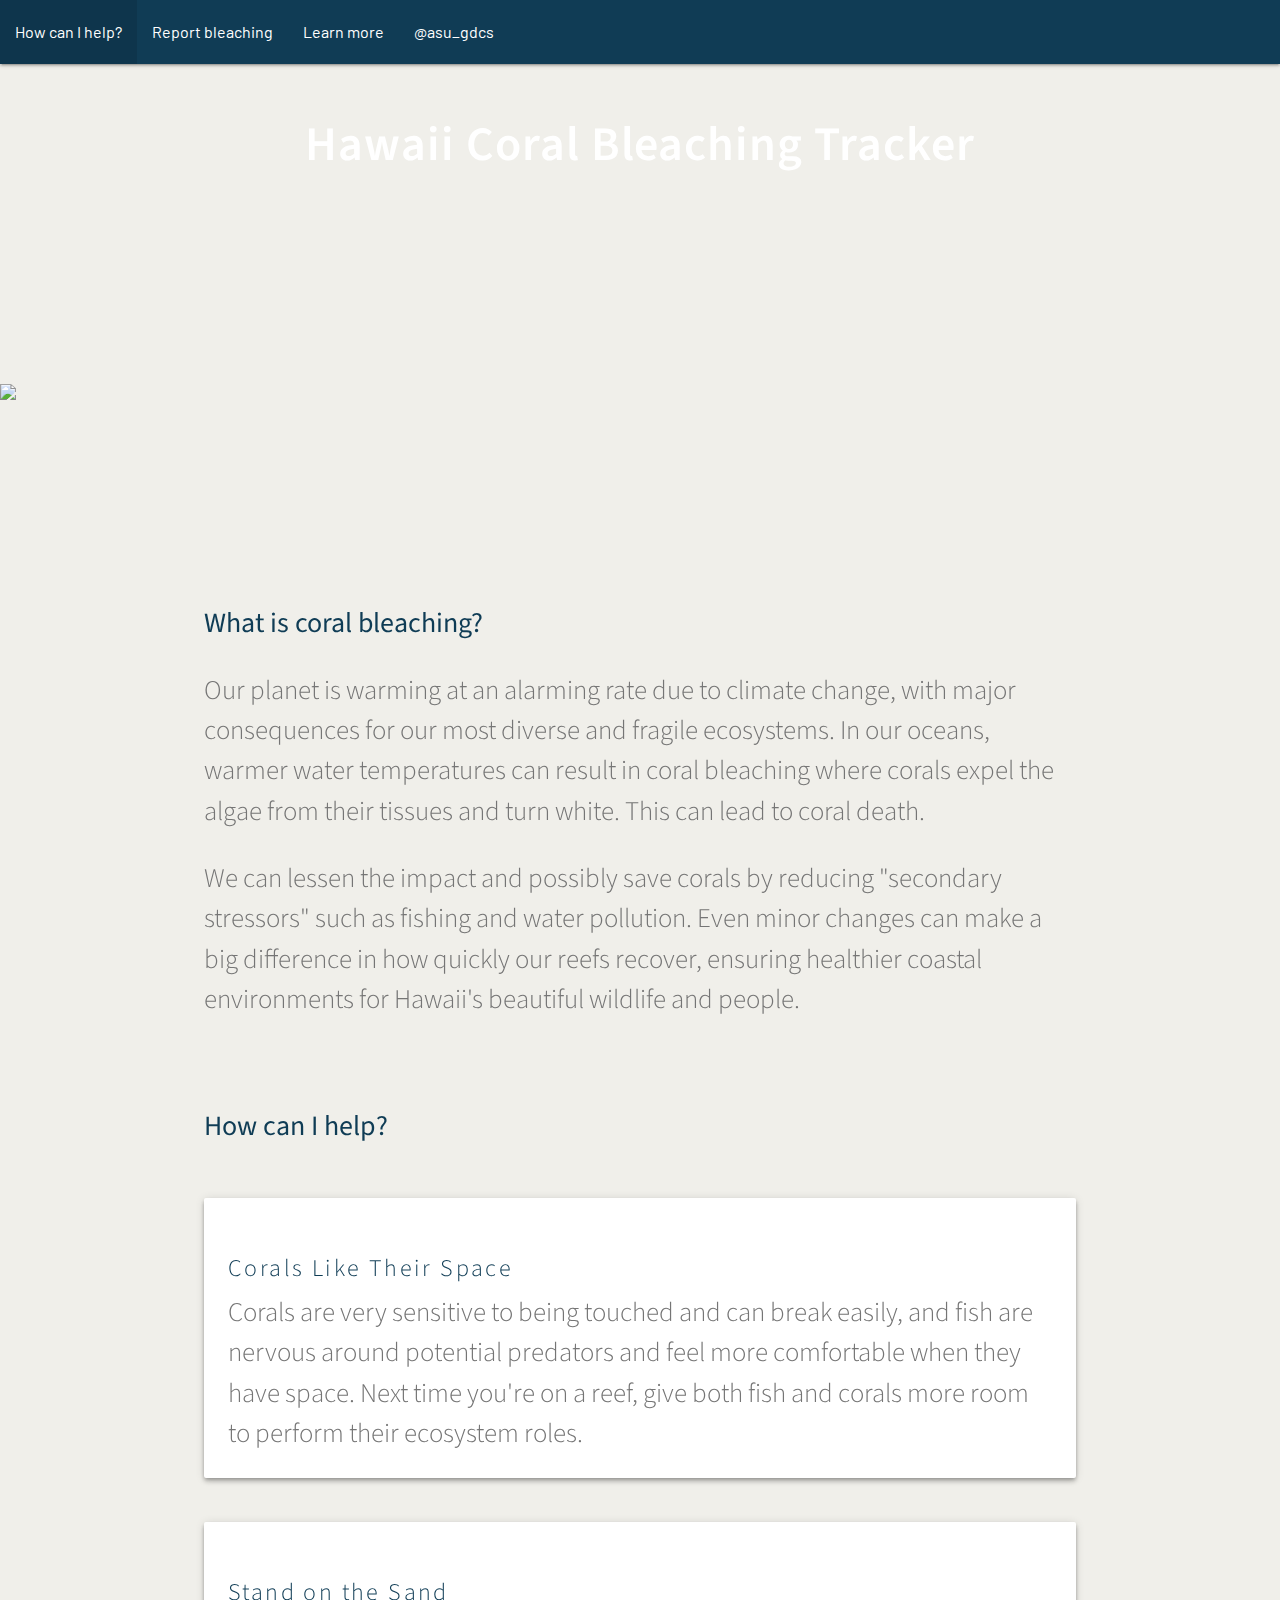
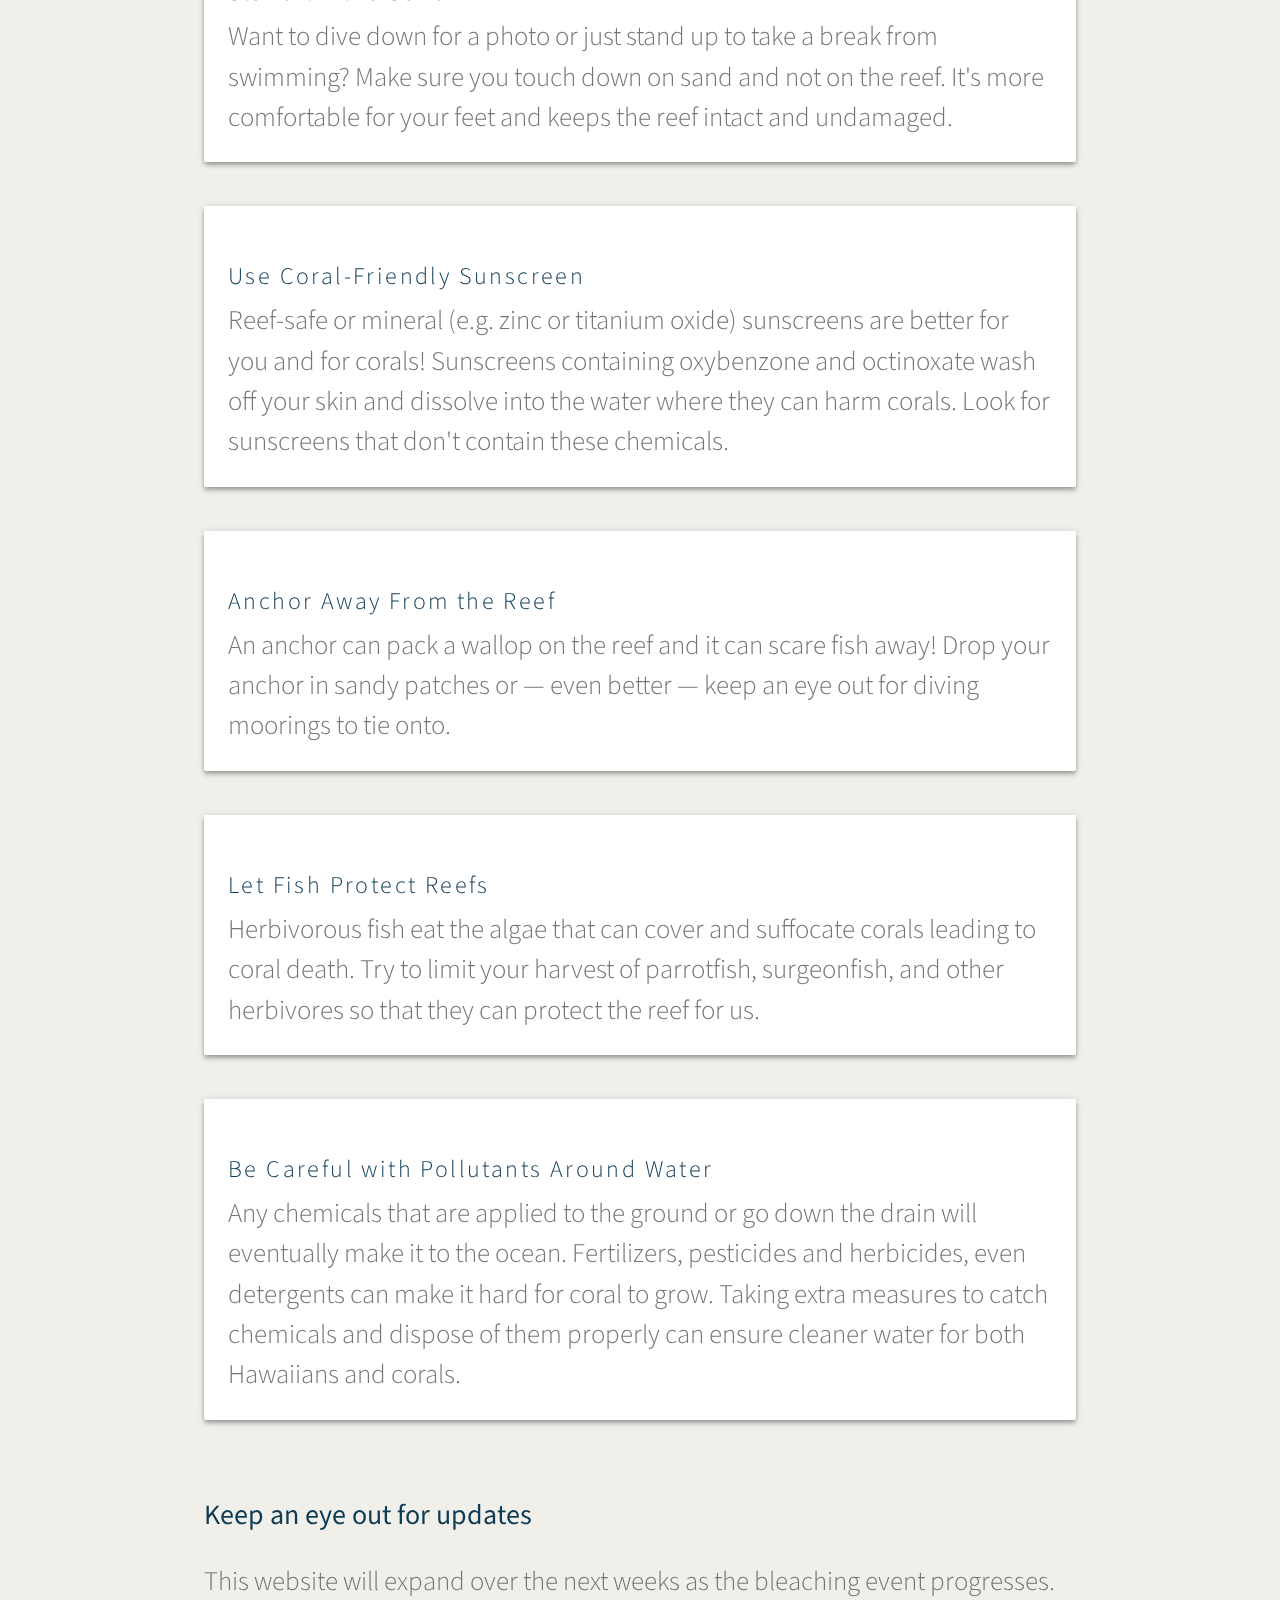
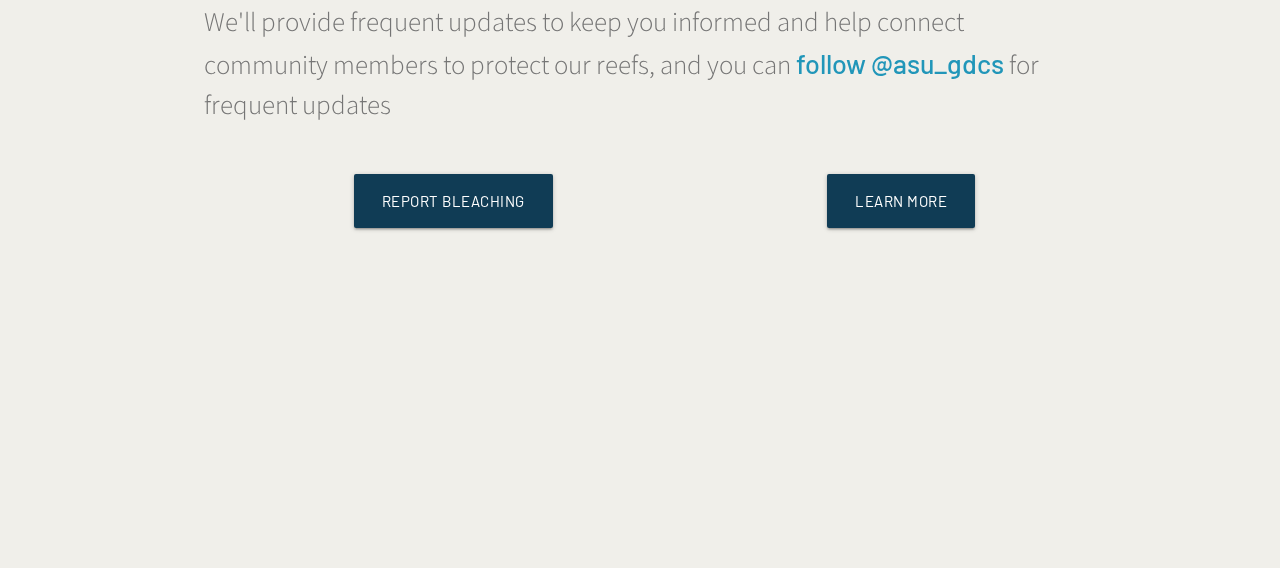
==== commit 4df4471a: "Adds social button." ====
--- a/index.html
+++ b/index.html
@@ -22,10 +22,11 @@
   <div class="navbar-fixed">
     <nav>
       <div class="nav-wrapper">
-        <ul>
+        <ul class="left valign-wrapper">
           <li><a href="/">How can I help?</a></li>
-          <li><a href="report">Report bleaching</a></li>
-          <li><a href="detail">Learn more</a></li>
+          <li><a href="report.html">Report bleaching</a></li>
+          <li><a href="detail.html">Learn more</a></li>
+          <li><a href="https://twitter.com/asu_gdcs" class="twitter-follow-button" data-size="large" data-show-count="false">@asu_gdcs</a><script async src="https://platform.twitter.com/widgets.js" charset="utf-8" ></script></li>
         </ul>
       </div>
     </nav>
@@ -65,7 +66,7 @@
           <div class="card-stacked">
             <div class="card-content">
               <h3 class="card-title">Corals Like Their Space</h3>
-              <p class="flow-text">Corals are very sensitive to being touched and can break easily, and fish are nervous around potential predators and feel more comfortable when they have space. Next time you're on a reef, give both fish and corals more room to reduce animal stress!</p>
+              <p class="flow-text">Corals are very sensitive to being touched and can break easily, and fish are nervous around potential predators and feel more comfortable when they have space. Next time you're on a reef, give both fish and corals more room to perform their ecosystem roles.</p>
             </div>
           </div>
         </div>
@@ -78,7 +79,7 @@
           <div class="card-stacked">
             <div class="card-content">
               <h3 class="card-title">Stand on the Sand</h3>
-              <p class="flow-text">Want to dive down for a photo or just stand up to take a rest? Make sure you touch down on sand and not on the reef. It's more comfortable for your feet and keeps the reef intact and undamaged!</p>
+              <p class="flow-text">Want to dive down for a photo or just stand up to take a break from swimming? Make sure you touch down on sand and not on the reef. It's more comfortable for your feet and keeps the reef intact and undamaged.</p>
             </div>
           </div>
         </div>
@@ -104,7 +105,7 @@
           <div class="card-stacked">
             <div class="card-content">
               <h3 class="card-title">Anchor Away From the Reef</h3>
-              <p class="flow-text">An anchor can pack a wallop on the reef and it can scare fish away! If you're out on your boat for a day of fishing or going for a snorkel or dive on the reef, look out for a diving mooring to tie onto or drop your anchor in a sandy patch and never on the reef.</p>
+              <p class="flow-text">An anchor can pack a wallop on the reef and it can scare fish away! Drop your anchor in sandy patches or &mdash; even better &mdash; keep an eye out for diving moorings to tie onto.</p>
             </div>
           </div>
         </div>
@@ -117,7 +118,7 @@
           <div class="card-stacked">
             <div class="card-content">
               <h3 class="card-title">Let Fish Protect Reefs</h3>
-              <p class="flow-text">Herbivorous fish, such as parrotfish and surgeonfish, eat the algae that can cover and suffocate corals leading to coral death. When you're out for a day of fishing, try to limit harvest of these fish so they can keep on doing their important jobs.</p>
+              <p class="flow-text">Herbivorous fish eat the algae that can cover and suffocate corals leading to coral death. Try to limit your harvest of parrotfish, surgeonfish, and other herbivores so that they can protect the reef for us.</p>
             </div>
           </div>
         </div>
@@ -130,7 +131,7 @@
           <div class="card-stacked">
             <div class="card-content">
               <h3 class="card-title">Be Careful with Pollutants Around Water</h3>
-              <p class="flow-text">Anything that goes down the drain or lies free on the ground will eventually make its way to the ocean. Loose dirt and chemicals from fertilizers, detergents, etc. pollute the water and make it hard for coral to survive and thrive. Taking care during to not dump anything on the ground or down the drain will keep the ocean cleaner so that you can enjoy swimming in it and observing corals longer.</p>
+              <p class="flow-text">Any chemicals that are applied to the ground or go down the drain will eventually make it to the ocean. Fertilizers, pesticides and herbicides, even detergents can make it hard for coral to grow. Taking extra measures to catch chemicals and dispose of them properly can ensure cleaner water for both Hawaiians and corals.</p>
             </div>
           </div>
         </div>
@@ -139,12 +140,22 @@
   </div>
 
   <div class="container">
+    <div class="row">
+      <div class="col s12">
+        <h2>Keep an eye out for updates</h2>
+        <p class="flow-text">This website will expand over the next weeks as the bleaching event progresses. We'll provide frequent updates to keep you informed and help connect community members to protect our reefs, and you can <a href="https://twitter.com/asu_gdcs" class="twitter-follow-button" data-size="large" data-show-count="false">follow @asu_gdcs</a><script async src="https://platform.twitter.com/widgets.js" charset="utf-8" ></script> for frequent updates</p>
+        </div>
+      </div>
+    </div>
+  </div>
+
+  <div class="container">
     <div class="row valign-wrapper">
       <div class="col s6 l5 offset-l1 center-align">
-        <a class="waves-effect waves-light btn-large" href="report">Report Bleaching</a></h2>
+        <a class="waves-effect waves-light btn-large" href="report.html">Report Bleaching</a></h2>
       </div>
       <div class="col s6 l5 center-align">
-        <a class="waves-effect waves-light btn-large" href="detail">Learn More</a></h2>
+        <a class="waves-effect waves-light btn-large" href="detail.html">Learn More</a></h2>
       </div>
     </div>
   </div>
